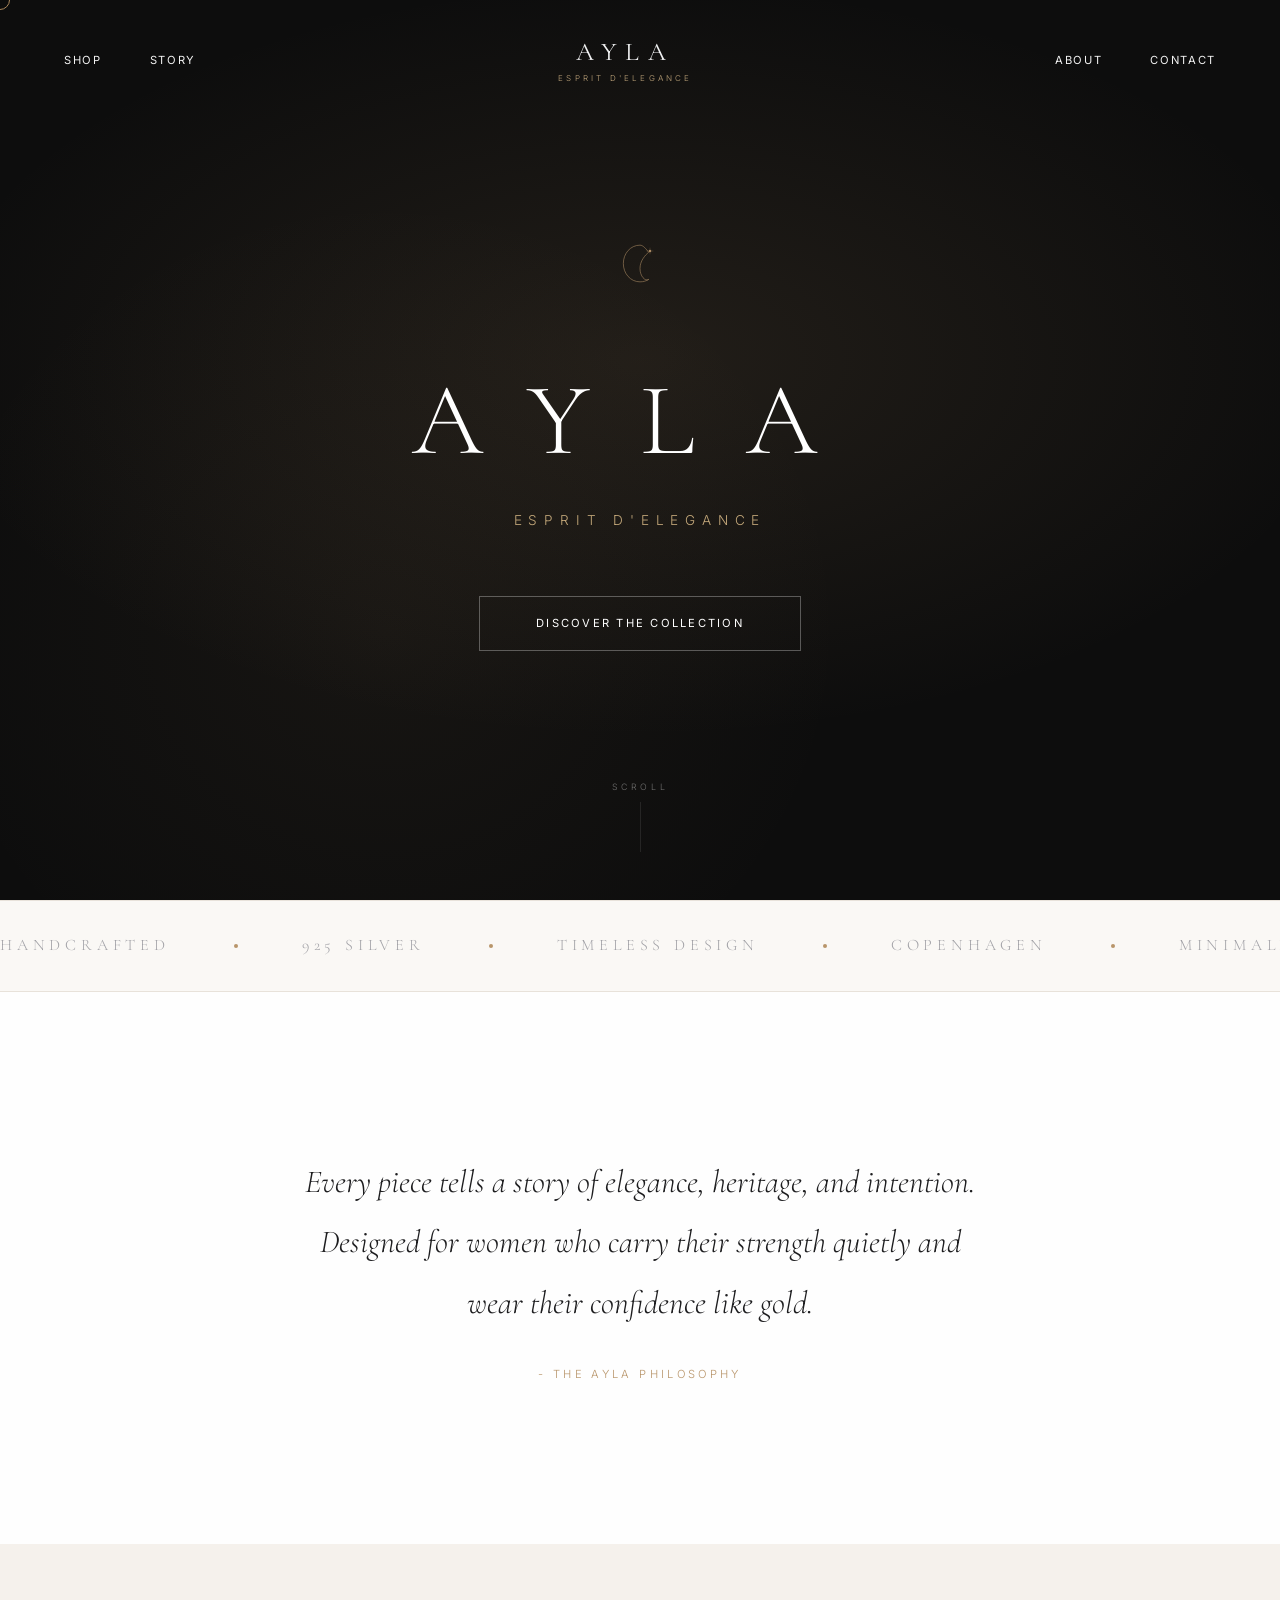
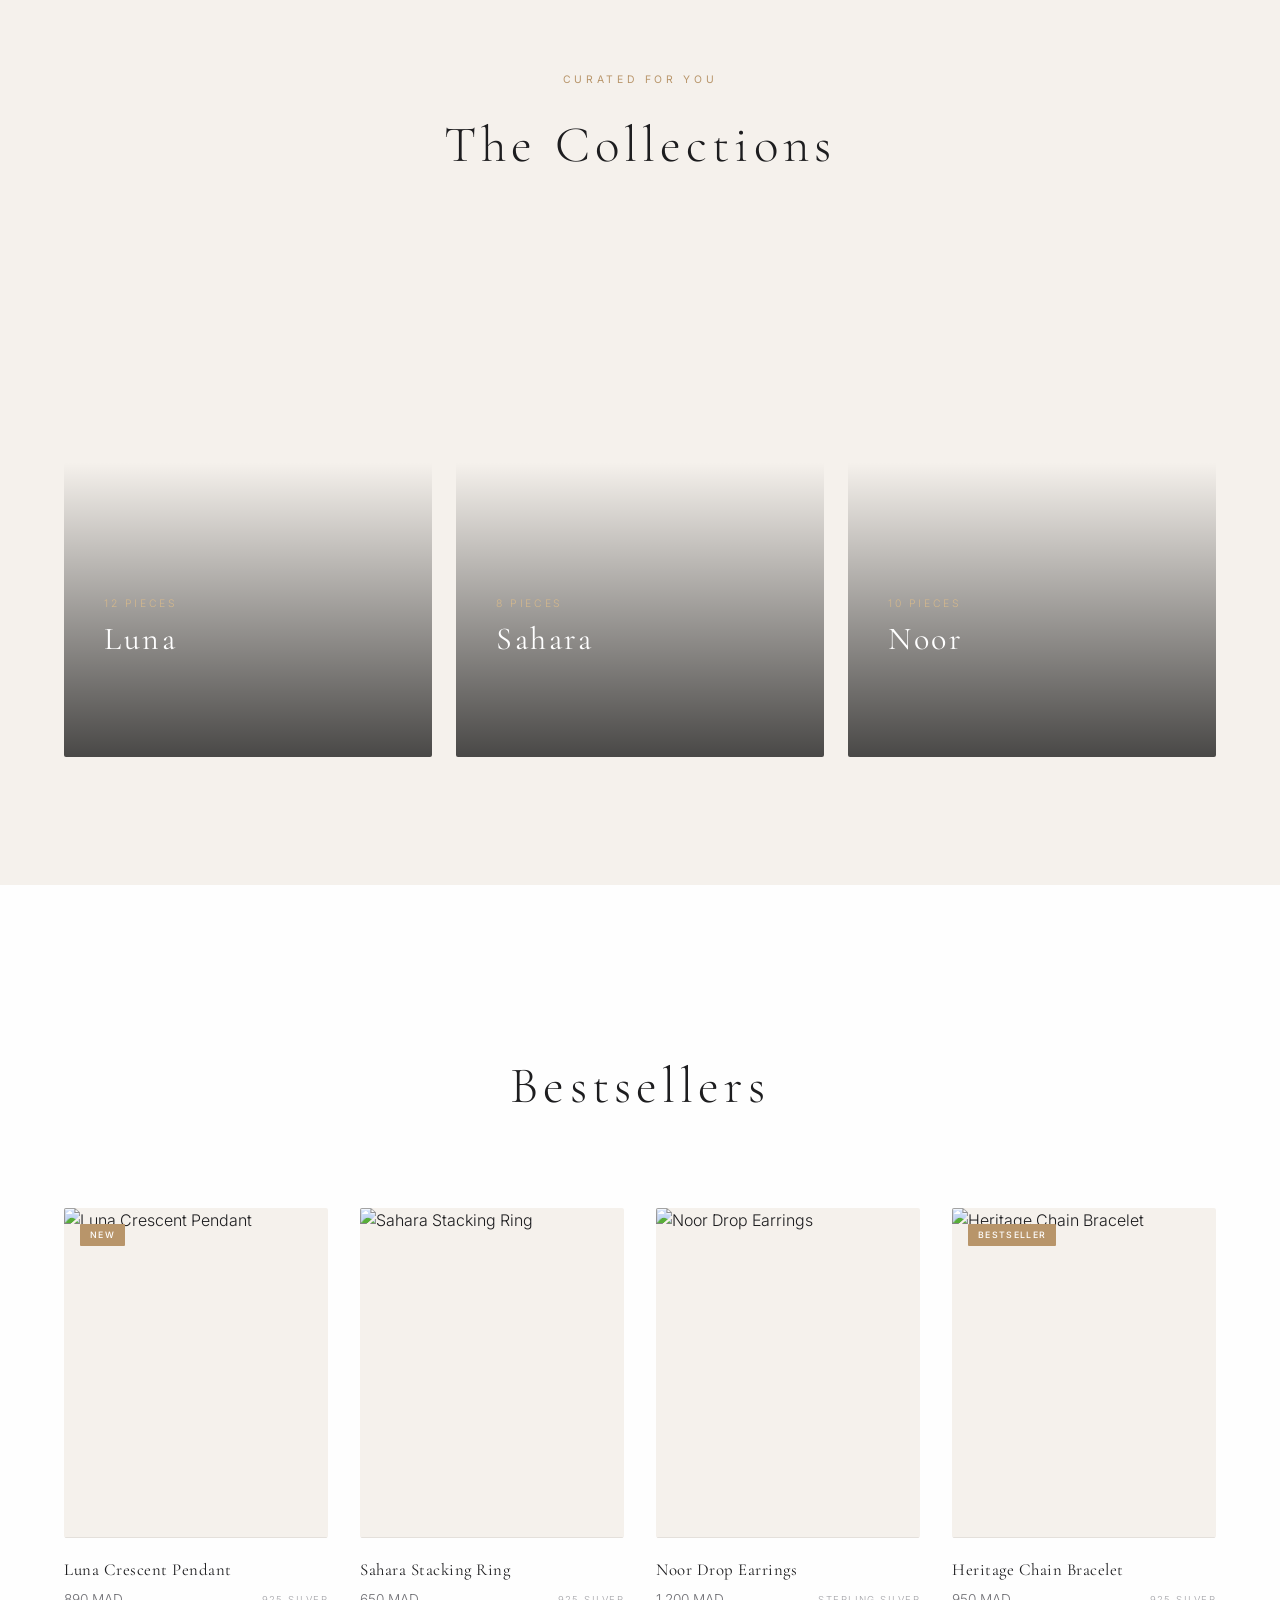
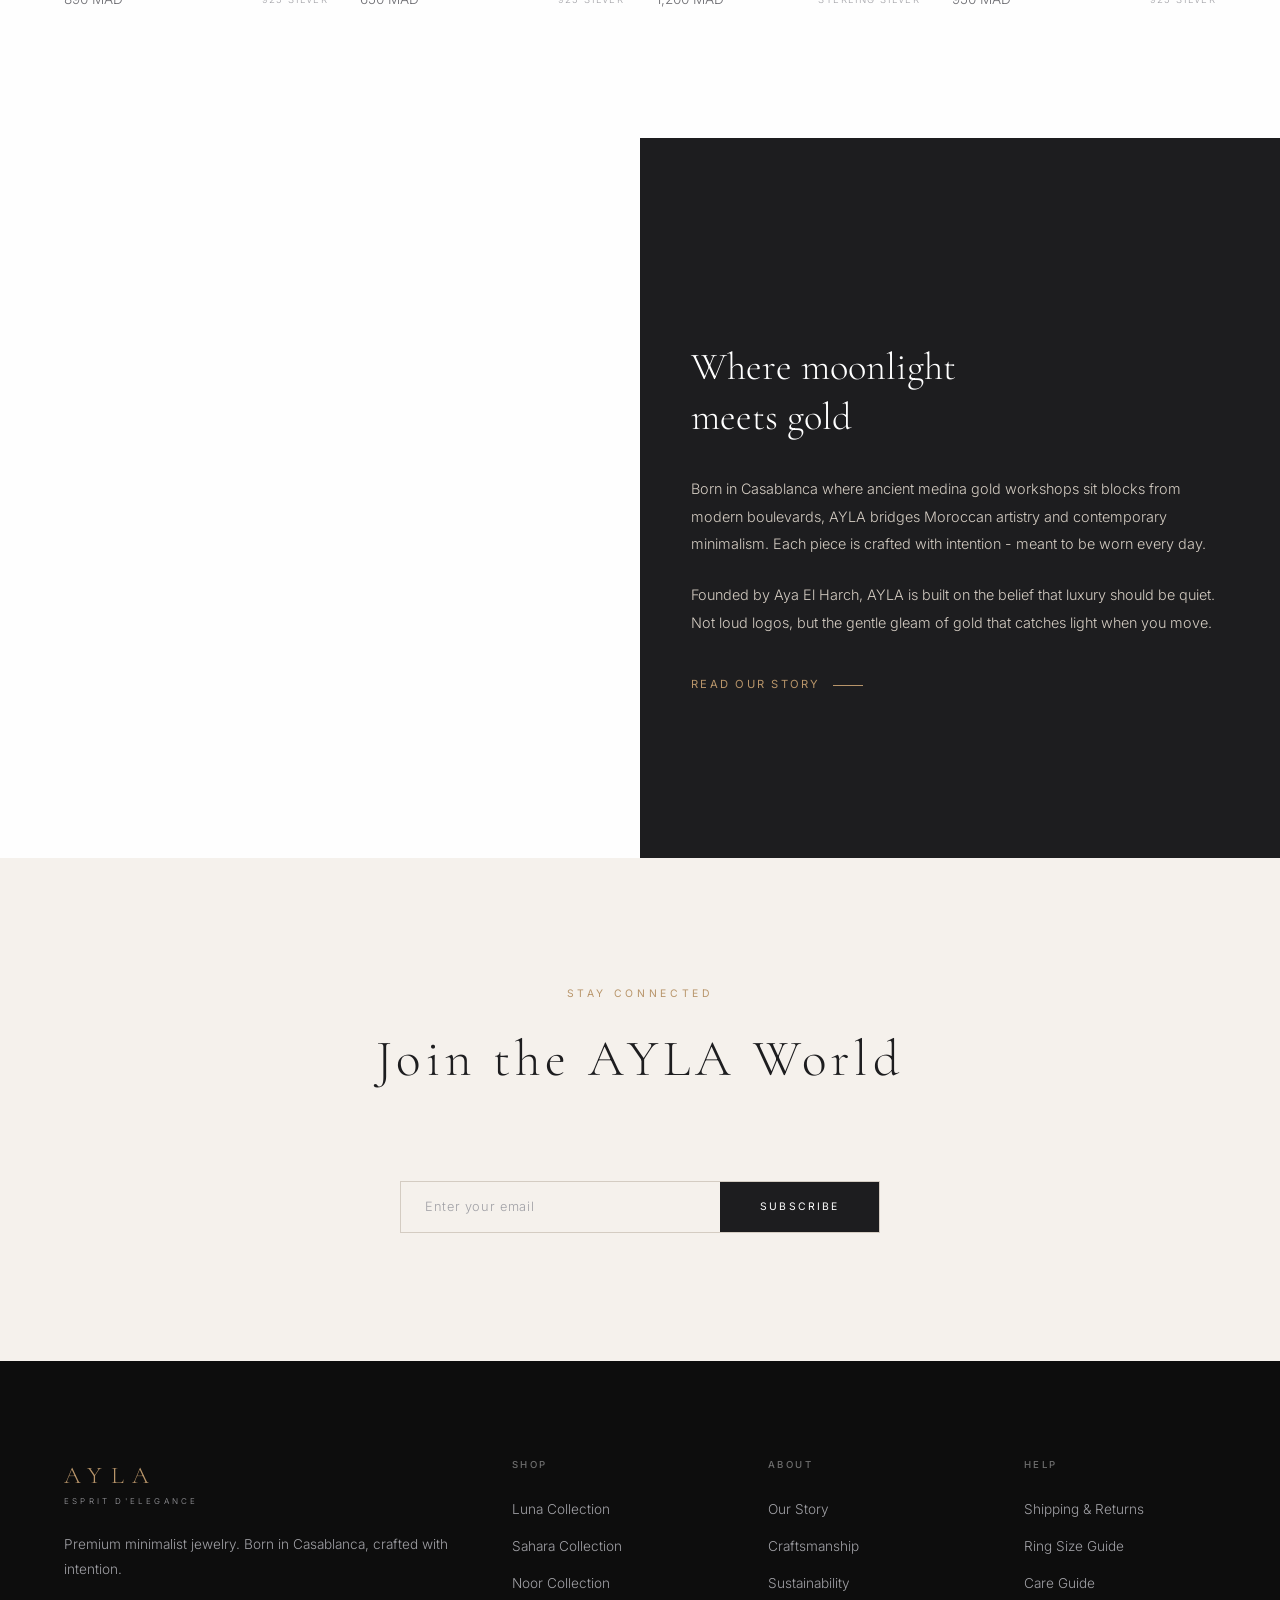
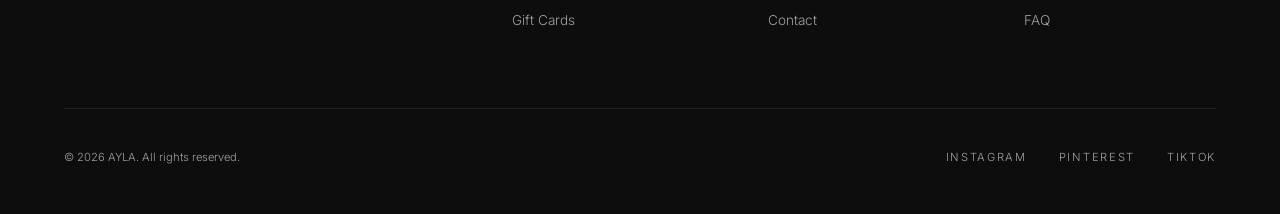
==== ayla/index.html @ 7e86b5d7 "feat: restructure as Catalogue with AYLA as sub-brand - Root index.html = Catalogue landing page (al" ====
<!DOCTYPE html>
<html lang="en">
<head>
  <meta charset="UTF-8">
  <meta name="viewport" content="width=device-width, initial-scale=1.0">
  <title>AYLA - Esprit D'Elegance | Fine Jewelry</title>
  <meta name="description" content="AYLA - Esprit D'Elegance. Premium minimalist jewelry crafted with intention. Timeless pieces for the modern woman.">
  <link rel="stylesheet" href="assets/css/style.css">
</head>
<body>

  <!-- Custom cursor -->
  <div class="custom-cursor" id="cursor"></div>

  <!-- ═══ Navigation ═══ -->
  <nav class="nav" id="nav">
    <ul class="nav-links">
      <li><a href="shop.html">Shop</a></li>
      <li><a href="#story">Story</a></li>
    </ul>
    <div class="nav-logo">
      <a href="/">
        <div class="nav-logo-text">AYLA</div>
        <div class="nav-logo-sub">Esprit D'Elegance</div>
      </a>
    </div>
    <ul class="nav-links">
      <li><a href="about.html">About</a></li>
      <li><a href="contact.html">Contact</a></li>
    </ul>
    <div class="nav-toggle" onclick="document.querySelector('.nav-links').classList.toggle('open')">
      <span></span><span></span><span></span>
    </div>
  </nav>

  <!-- ═══ Hero ═══ -->
  <section class="hero" id="hero">
    <div class="hero-video-bg"></div>
    <div class="hero-particles" id="particles"></div>

    <div class="hero-content">
      <!-- SVG Logo: Crescent moon with star -->
      <svg class="hero-moon-icon" viewBox="0 0 60 60" fill="none">
        <path d="M30 5C18.5 5 10 15 10 27c0 12 8.5 22 20 22 4 0 7.5-1 10.5-3C36 49 30 42 30 33c0-9 6-16 10.5-19.5C37.5 10 34 5 30 5z" fill="none" stroke="#B8956A" stroke-width="0.8" opacity="0.8"/>
        <circle cx="42" cy="12" r="1.5" fill="#B8956A" opacity="0.9"/>
        <path d="M42 8v8M38 12h8" stroke="#B8956A" stroke-width="0.5" opacity="0.5"/>
      </svg>

      <h1 class="hero-title">AYLA</h1>
      <p class="hero-tagline">Esprit D'Elegance</p>
      <a href="#collections" class="hero-cta magnetic-btn">Discover the Collection</a>
    </div>

    <div class="hero-scroll-indicator">
      <span>Scroll</span>
      <div class="scroll-line"></div>
    </div>
  </section>

  <!-- ═══ Marquee ═══ -->
  <div class="marquee-section">
    <div class="marquee-track">
      <span class="marquee-item">Handcrafted <span class="marquee-dot"></span></span>
      <span class="marquee-item">925 Silver <span class="marquee-dot"></span></span>
      <span class="marquee-item">Timeless Design <span class="marquee-dot"></span></span>
      <span class="marquee-item">Copenhagen <span class="marquee-dot"></span></span>
      <span class="marquee-item">Minimalist <span class="marquee-dot"></span></span>
      <span class="marquee-item">Heritage <span class="marquee-dot"></span></span>
      <span class="marquee-item">Everyday Luxury <span class="marquee-dot"></span></span>
      <span class="marquee-item">Sustainable <span class="marquee-dot"></span></span>
      <!-- duplicate for seamless loop -->
      <span class="marquee-item">Handcrafted <span class="marquee-dot"></span></span>
      <span class="marquee-item">925 Silver <span class="marquee-dot"></span></span>
      <span class="marquee-item">Timeless Design <span class="marquee-dot"></span></span>
      <span class="marquee-item">Copenhagen <span class="marquee-dot"></span></span>
      <span class="marquee-item">Minimalist <span class="marquee-dot"></span></span>
      <span class="marquee-item">Heritage <span class="marquee-dot"></span></span>
      <span class="marquee-item">Everyday Luxury <span class="marquee-dot"></span></span>
      <span class="marquee-item">Sustainable <span class="marquee-dot"></span></span>
    </div>
  </div>

  <!-- ═══ Philosophy ═══ -->
  <section class="philosophy">
    <p class="philosophy-quote reveal">
      Every piece tells a story of elegance, heritage, and intention.
      Designed for women who carry their strength quietly
      and wear their confidence like gold.
    </p>
    <p class="philosophy-attribution reveal reveal-delay-1">- The AYLA Philosophy</p>
  </section>

  <!-- ═══ Collections ═══ -->
  <section class="collections" id="collections">
    <div class="section-header">
      <p class="section-label reveal">Curated for you</p>
      <h2 class="section-title reveal reveal-delay-1">The Collections</h2>
    </div>
    <div class="collections-grid">
      <div class="collection-card reveal">
        <div class="collection-card-bg" style="background: url('https://images.unsplash.com/photo-1611591437281-460bfbe1220a?w=600&h=800&fit=crop&q=80') center/cover;"></div>
        <div class="collection-card-overlay">
          <span class="collection-count">12 Pieces</span>
          <h3 class="collection-name">Luna</h3>
          <div class="collection-explore">
            Explore <span class="collection-explore-arrow"></span>
          </div>
        </div>
      </div>
      <div class="collection-card reveal reveal-delay-1">
        <div class="collection-card-bg" style="background: url('https://images.unsplash.com/photo-1601121141461-9d6647bca1ed?w=600&h=800&fit=crop&q=80') center/cover;"></div>
        <div class="collection-card-overlay">
          <span class="collection-count">8 Pieces</span>
          <h3 class="collection-name">Sahara</h3>
          <div class="collection-explore">
            Explore <span class="collection-explore-arrow"></span>
          </div>
        </div>
      </div>
      <div class="collection-card reveal reveal-delay-2">
        <div class="collection-card-bg" style="background: url('https://images.unsplash.com/photo-1602751584552-8ba73aad10e1?w=600&h=800&fit=crop&q=80') center/cover;"></div>
        <div class="collection-card-overlay">
          <span class="collection-count">10 Pieces</span>
          <h3 class="collection-name">Noor</h3>
          <div class="collection-explore">
            Explore <span class="collection-explore-arrow"></span>
          </div>
        </div>
      </div>
    </div>
  </section>

  <!-- ═══ Featured Products ═══ -->
  <section class="products" id="bestsellers">
    <div class="section-header">
      <p class="section-label reveal">Most Loved</p>
      <h2 class="section-title reveal reveal-delay-1">Bestsellers</h2>
    </div>
    <div class="products-grid">
      <div class="product-card reveal">
        <div class="product-image-wrap">
          <div class="product-image-inner">
            <img src="https://images.unsplash.com/photo-1602751584552-8ba73aad10e1?w=500&h=625&fit=crop&q=80" alt="Luna Crescent Pendant" style="width:100%;height:100%;object-fit:cover;">
          </div>
          <span class="product-badge">New</span>
          <div class="product-quick">Quick View</div>
        </div>
        <h3 class="product-name">Luna Crescent Pendant</h3>
        <div class="product-meta">
          <span class="product-price">890 MAD</span>
          <span class="product-material">925 Silver</span>
        </div>
      </div>
      <div class="product-card reveal reveal-delay-1">
        <div class="product-image-wrap">
          <div class="product-image-inner">
            <img src="https://images.unsplash.com/photo-1598560917505-59a3ad559071?w=500&h=625&fit=crop&q=80" alt="Sahara Stacking Ring" style="width:100%;height:100%;object-fit:cover;">
          </div>
          <div class="product-quick">Quick View</div>
        </div>
        <h3 class="product-name">Sahara Stacking Ring</h3>
        <div class="product-meta">
          <span class="product-price">650 MAD</span>
          <span class="product-material">925 Silver</span>
        </div>
      </div>
      <div class="product-card reveal reveal-delay-2">
        <div class="product-image-wrap">
          <div class="product-image-inner">
            <img src="https://images.unsplash.com/photo-1588444837495-c6cfeb53f32d?w=500&h=625&fit=crop&q=80" alt="Noor Drop Earrings" style="width:100%;height:100%;object-fit:cover;">
          </div>
          <div class="product-quick">Quick View</div>
        </div>
        <h3 class="product-name">Noor Drop Earrings</h3>
        <div class="product-meta">
          <span class="product-price">1,200 MAD</span>
          <span class="product-material">Sterling Silver</span>
        </div>
      </div>
      <div class="product-card reveal reveal-delay-3">
        <div class="product-image-wrap">
          <div class="product-image-inner">
            <img src="https://images.unsplash.com/photo-1611652022419-a9419f74343d?w=500&h=625&fit=crop&q=80" alt="Heritage Chain Bracelet" style="width:100%;height:100%;object-fit:cover;">
          </div>
          <span class="product-badge">Bestseller</span>
          <div class="product-quick">Quick View</div>
        </div>
        <h3 class="product-name">Heritage Chain Bracelet</h3>
        <div class="product-meta">
          <span class="product-price">950 MAD</span>
          <span class="product-material">925 Silver</span>
        </div>
      </div>
    </div>
  </section>

  <!-- ═══ Brand Story Split ═══ -->
  <section class="story-split" id="story">
    <div class="story-image">
      <div class="story-image-bg" style="background: url('https://images.unsplash.com/photo-1617038220319-276d3cfab638?w=800&h=1000&fit=crop&q=80') center/cover;"></div>
    </div>
    <div class="story-content">
      <p class="section-label reveal">Our Heritage</p>
      <h2 class="story-headline reveal reveal-delay-1">Where moonlight<br>meets gold</h2>
      <p class="story-text reveal reveal-delay-2">
        Born in Casablanca where ancient medina gold workshops sit blocks from modern
        boulevards, AYLA bridges Moroccan artistry and contemporary minimalism.
        Each piece is crafted with intention - meant to be worn every day.
      </p>
      <p class="story-text reveal reveal-delay-2">
        Founded by Aya El Harch, AYLA is built on the belief that luxury should be quiet.
        Not loud logos, but the gentle gleam of gold that catches light when you move.
      </p>
      <a href="about.html" class="story-cta reveal reveal-delay-3">
        Read Our Story <span class="story-cta-line"></span>
      </a>
    </div>
  </section>

  <!-- ═══ Newsletter ═══ -->
  <section class="newsletter">
    <div class="section-header">
      <p class="section-label reveal">Stay Connected</p>
      <h2 class="section-title reveal reveal-delay-1">Join the AYLA World</h2>
    </div>
    <form class="newsletter-form reveal reveal-delay-2" onsubmit="event.preventDefault(); this.querySelector('button').textContent='Thank You'; this.querySelector('input').value='';">
      <input type="email" class="newsletter-input" placeholder="Enter your email" required>
      <button type="submit" class="newsletter-btn">Subscribe</button>
    </form>
  </section>

  <!-- ═══ Footer ═══ -->
  <footer class="footer">
    <div class="footer-top">
      <div>
        <div class="footer-brand-name">AYLA</div>
        <div class="footer-brand-sub">Esprit D'Elegance</div>
        <p class="footer-brand-text">Premium minimalist jewelry. Born in Casablanca, crafted with intention.</p>
      </div>
      <div class="footer-col">
        <h4>Shop</h4>
        <ul>
          <li><a href="#">Luna Collection</a></li>
          <li><a href="#">Sahara Collection</a></li>
          <li><a href="#">Noor Collection</a></li>
          <li><a href="#">Gift Cards</a></li>
        </ul>
      </div>
      <div class="footer-col">
        <h4>About</h4>
        <ul>
          <li><a href="about.html">Our Story</a></li>
          <li><a href="#">Craftsmanship</a></li>
          <li><a href="#">Sustainability</a></li>
          <li><a href="contact.html">Contact</a></li>
        </ul>
      </div>
      <div class="footer-col">
        <h4>Help</h4>
        <ul>
          <li><a href="#">Shipping & Returns</a></li>
          <li><a href="#">Ring Size Guide</a></li>
          <li><a href="#">Care Guide</a></li>
          <li><a href="#">FAQ</a></li>
        </ul>
      </div>
    </div>
    <div class="footer-bottom">
      <p>&copy; 2026 AYLA. All rights reserved.</p>
      <div class="footer-social">
        <a href="#">Instagram</a>
        <a href="#">Pinterest</a>
        <a href="#">TikTok</a>
      </div>
    </div>
  </footer>

  <script>
    // ── Custom cursor ──
    const cursor = document.getElementById('cursor');
    let cursorX = 0, cursorY = 0, currentX = 0, currentY = 0;

    document.addEventListener('mousemove', e => {
      cursorX = e.clientX;
      cursorY = e.clientY;
    });

    function animateCursor() {
      currentX += (cursorX - currentX) * 0.12;
      currentY += (cursorY - currentY) * 0.12;
      cursor.style.left = currentX + 'px';
      cursor.style.top = currentY + 'px';
      requestAnimationFrame(animateCursor);
    }
    animateCursor();

    document.querySelectorAll('a, button, .collection-card, .product-card').forEach(el => {
      el.addEventListener('mouseenter', () => cursor.classList.add('hovering'));
      el.addEventListener('mouseleave', () => cursor.classList.remove('hovering'));
    });

    // ── Sticky nav ──
    const nav = document.getElementById('nav');
    window.addEventListener('scroll', () => {
      nav.classList.toggle('solid', window.scrollY > 100);
    });

    // ── Floating particles ──
    const particlesContainer = document.getElementById('particles');
    for (let i = 0; i < 25; i++) {
      const p = document.createElement('div');
      p.classList.add('particle');
      p.style.left = Math.random() * 100 + '%';
      p.style.width = p.style.height = (Math.random() * 2 + 1) + 'px';
      p.style.animationDuration = (Math.random() * 8 + 6) + 's';
      p.style.animationDelay = (Math.random() * 5) + 's';
      particlesContainer.appendChild(p);
    }

    // ── Scroll reveal ──
    const revealObserver = new IntersectionObserver((entries) => {
      entries.forEach(entry => {
        if (entry.isIntersecting) {
          entry.target.classList.add('visible');
        }
      });
    }, { threshold: 0.15, rootMargin: '0px 0px -60px 0px' });

    document.querySelectorAll('.reveal, .reveal-scale').forEach(el => revealObserver.observe(el));

    // ── Smooth anchor scrolling ──
    document.querySelectorAll('a[href^="#"]').forEach(a => {
      a.addEventListener('click', e => {
        e.preventDefault();
        const target = document.querySelector(a.getAttribute('href'));
        if (target) {
          target.scrollIntoView({ behavior: 'smooth', block: 'start' });
        }
      });
    });

    // ── Parallax on hero content ──
    const heroContent = document.querySelector('.hero-content');
    window.addEventListener('scroll', () => {
      const scrolled = window.scrollY;
      if (scrolled < window.innerHeight) {
        heroContent.style.transform = `translateY(${scrolled * 0.3}px)`;
        heroContent.style.opacity = 1 - (scrolled / window.innerHeight) * 1.2;
      }
    });
  </script>
</body>
</html>
---- ayla/assets/css/style.css ----
/* ═══════════════════════════════════════════════════════════
   AYLA - Esprit D'Elegance
   Premium Jewelry - Apple-grade interactive site
   ═══════════════════════════════════════════════════════════ */

@import url('https://fonts.googleapis.com/css2?family=Cormorant+Garamond:ital,wght@0,300;0,400;0,500;0,600;1,300;1,400&family=Inter:wght@200;300;400;500&display=swap');

:root {
  --gold: #B8956A;
  --gold-light: #D4B88C;
  --gold-dark: #8C6D3F;
  --gold-muted: #C4A87A;
  --cream: #FAF8F5;
  --cream-warm: #F5F1EC;
  --sand: #E8E2DA;
  --stone: #D4CCC2;
  --charcoal: #1D1D1F;
  --dark: #0D0D0D;
  --text: #1D1D1F;
  --text-secondary: #6E6E73;
  --text-muted: #A1A1A6;
  --white: #FFFFFF;
  --bg: #FEFEFE;

  --font-display: 'Cormorant Garamond', Georgia, serif;
  --font-body: 'Inter', -apple-system, BlinkMacSystemFont, sans-serif;

  --ease: cubic-bezier(0.25, 0.1, 0.25, 1);
  --ease-out: cubic-bezier(0, 0, 0.2, 1);
  --ease-spring: cubic-bezier(0.34, 1.56, 0.64, 1);
}

*, *::before, *::after { margin: 0; padding: 0; box-sizing: border-box; }

html {
  scroll-behavior: smooth;
  font-size: 16px;
  scroll-snap-type: y proximity;
}

body {
  font-family: var(--font-body);
  font-weight: 300;
  color: var(--text);
  background: var(--bg);
  line-height: 1.6;
  -webkit-font-smoothing: antialiased;
  -moz-osx-font-smoothing: grayscale;
  overflow-x: hidden;
}

img { max-width: 100%; height: auto; display: block; }
a { text-decoration: none; color: inherit; }

::selection {
  background: var(--gold);
  color: var(--white);
}

/* ── Smooth reveal animations ── */
.reveal {
  opacity: 0;
  transform: translateY(60px);
  transition: opacity 1s var(--ease), transform 1s var(--ease);
}
.reveal.visible {
  opacity: 1;
  transform: translateY(0);
}
.reveal-delay-1 { transition-delay: 0.15s; }
.reveal-delay-2 { transition-delay: 0.3s; }
.reveal-delay-3 { transition-delay: 0.45s; }

.reveal-scale {
  opacity: 0;
  transform: scale(0.95);
  transition: opacity 0.8s var(--ease), transform 0.8s var(--ease);
}
.reveal-scale.visible {
  opacity: 1;
  transform: scale(1);
}

/* ── Magnetic button effect ── */
.magnetic-btn {
  position: relative;
  display: inline-flex;
  align-items: center;
  justify-content: center;
  cursor: pointer;
  transition: transform 0.4s var(--ease-spring);
}
.magnetic-btn:hover { transform: scale(1.02); }
.magnetic-btn:active { transform: scale(0.98); }

/* ═══ NAVIGATION ═══ */
.nav {
  position: fixed;
  top: 0;
  left: 0;
  right: 0;
  z-index: 1000;
  padding: 2rem 5%;
  display: flex;
  justify-content: space-between;
  align-items: center;
  transition: all 0.6s var(--ease);
  mix-blend-mode: difference;
}

.nav.solid {
  mix-blend-mode: normal;
  background: rgba(254,254,254,0.85);
  backdrop-filter: saturate(180%) blur(20px);
  -webkit-backdrop-filter: saturate(180%) blur(20px);
  padding: 1rem 5%;
  border-bottom: 0.5px solid rgba(0,0,0,0.06);
}

.nav-logo {
  text-align: center;
}

.nav-logo-text {
  font-family: var(--font-display);
  font-size: 1.6rem;
  font-weight: 400;
  letter-spacing: 0.35em;
  color: var(--white);
  text-transform: uppercase;
  transition: color 0.6s var(--ease);
}

.nav.solid .nav-logo-text { color: var(--charcoal); }

.nav-logo-sub {
  font-family: var(--font-body);
  font-size: 0.5rem;
  letter-spacing: 0.4em;
  text-transform: uppercase;
  color: var(--gold-light);
  margin-top: -1px;
}

.nav-links {
  display: flex;
  gap: 3rem;
  list-style: none;
}

.nav-links a {
  font-family: var(--font-body);
  font-size: 0.7rem;
  font-weight: 400;
  letter-spacing: 0.15em;
  text-transform: uppercase;
  color: var(--white);
  position: relative;
  padding: 4px 0;
  transition: opacity 0.3s;
}

.nav.solid .nav-links a { color: var(--text-secondary); }
.nav-links a:hover { opacity: 0.6; }

.nav-links a::after {
  content: '';
  position: absolute;
  bottom: 0;
  left: 0;
  width: 0;
  height: 0.5px;
  background: currentColor;
  transition: width 0.4s var(--ease);
}
.nav-links a:hover::after { width: 100%; }

.nav-toggle {
  display: none;
  flex-direction: column;
  gap: 6px;
  cursor: pointer;
  padding: 8px;
  z-index: 10;
}

.nav-toggle span {
  width: 22px;
  height: 1px;
  background: var(--white);
  transition: all 0.3s;
}

.nav.solid .nav-toggle span { background: var(--charcoal); }

/* ═══ HERO ═══ */
.hero {
  height: 100vh;
  height: 100dvh;
  display: flex;
  align-items: center;
  justify-content: center;
  position: relative;
  background: var(--dark);
  overflow: hidden;
  scroll-snap-align: start;
}

.hero-video-bg {
  position: absolute;
  inset: 0;
  background:
    radial-gradient(ellipse 80% 60% at 50% 40%, rgba(184,149,106,0.12) 0%, transparent 70%),
    radial-gradient(ellipse 60% 80% at 30% 70%, rgba(184,149,106,0.06) 0%, transparent 60%),
    linear-gradient(180deg, rgba(13,13,13,0.3) 0%, var(--dark) 100%);
}

/* Animated particles */
.hero-particles {
  position: absolute;
  inset: 0;
  overflow: hidden;
}

.particle {
  position: absolute;
  width: 2px;
  height: 2px;
  background: var(--gold-light);
  border-radius: 50%;
  opacity: 0;
  animation: float-particle linear infinite;
}

@keyframes float-particle {
  0% { opacity: 0; transform: translateY(100vh) scale(0); }
  10% { opacity: 0.6; }
  90% { opacity: 0.6; }
  100% { opacity: 0; transform: translateY(-10vh) scale(1); }
}

.hero-content {
  position: relative;
  z-index: 2;
  text-align: center;
  padding: 2rem;
}

.hero-moon-icon {
  width: 50px;
  height: 50px;
  margin: 0 auto 2.5rem;
  opacity: 0;
  animation: fadeInDown 1.2s var(--ease) 0.3s forwards;
}

.hero-title {
  font-family: var(--font-display);
  font-size: clamp(3rem, 8vw, 7rem);
  font-weight: 300;
  letter-spacing: 0.5em;
  text-transform: uppercase;
  color: var(--white);
  margin-bottom: 0.5rem;
  opacity: 0;
  animation: fadeInUp 1s var(--ease) 0.6s forwards;
}

.hero-tagline {
  font-family: var(--font-body);
  font-size: clamp(0.65rem, 1.2vw, 0.85rem);
  font-weight: 300;
  letter-spacing: 0.5em;
  text-transform: uppercase;
  color: var(--gold-muted);
  margin-bottom: 4rem;
  opacity: 0;
  animation: fadeInUp 1s var(--ease) 0.9s forwards;
}

.hero-cta {
  display: inline-block;
  font-family: var(--font-body);
  font-size: 0.7rem;
  font-weight: 400;
  letter-spacing: 0.2em;
  text-transform: uppercase;
  color: var(--white);
  border: 0.5px solid rgba(255,255,255,0.3);
  padding: 1.1rem 3.5rem;
  transition: all 0.5s var(--ease);
  opacity: 0;
  animation: fadeInUp 1s var(--ease) 1.2s forwards;
  position: relative;
  overflow: hidden;
}

.hero-cta::before {
  content: '';
  position: absolute;
  inset: 0;
  background: var(--gold);
  transform: scaleX(0);
  transform-origin: right;
  transition: transform 0.6s var(--ease);
  z-index: -1;
}

.hero-cta:hover::before {
  transform: scaleX(1);
  transform-origin: left;
}

.hero-cta:hover {
  border-color: var(--gold);
  color: var(--white);
}

.hero-scroll-indicator {
  position: absolute;
  bottom: 3rem;
  left: 50%;
  transform: translateX(-50%);
  display: flex;
  flex-direction: column;
  align-items: center;
  gap: 8px;
  z-index: 2;
  opacity: 0;
  animation: fadeIn 1s var(--ease) 2s forwards;
}

.hero-scroll-indicator span {
  font-size: 0.55rem;
  letter-spacing: 0.4em;
  text-transform: uppercase;
  color: rgba(255,255,255,0.4);
}

.scroll-line {
  width: 1px;
  height: 50px;
  position: relative;
  overflow: hidden;
  background: rgba(255,255,255,0.1);
}

.scroll-line::after {
  content: '';
  position: absolute;
  top: -100%;
  left: 0;
  width: 100%;
  height: 100%;
  background: linear-gradient(180deg, transparent, var(--gold-light));
  animation: scrollDown 2s var(--ease) infinite;
}

@keyframes scrollDown {
  0% { top: -100%; }
  100% { top: 100%; }
}

@keyframes fadeInUp {
  from { opacity: 0; transform: translateY(30px); }
  to { opacity: 1; transform: translateY(0); }
}

@keyframes fadeInDown {
  from { opacity: 0; transform: translateY(-20px); }
  to { opacity: 1; transform: translateY(0); }
}

@keyframes fadeIn {
  to { opacity: 1; }
}

/* ═══ MARQUEE ═══ */
.marquee-section {
  padding: 2rem 0;
  background: var(--cream);
  overflow: hidden;
  border-top: 0.5px solid var(--sand);
  border-bottom: 0.5px solid var(--sand);
}

.marquee-track {
  display: flex;
  gap: 4rem;
  animation: marquee 30s linear infinite;
  width: max-content;
}

.marquee-item {
  font-family: var(--font-display);
  font-size: 1rem;
  font-weight: 300;
  letter-spacing: 0.3em;
  text-transform: uppercase;
  color: var(--text-muted);
  white-space: nowrap;
  display: flex;
  align-items: center;
  gap: 4rem;
}

.marquee-dot {
  width: 4px;
  height: 4px;
  border-radius: 50%;
  background: var(--gold);
  flex-shrink: 0;
}

@keyframes marquee {
  0% { transform: translateX(0); }
  100% { transform: translateX(-50%); }
}

/* ═══ PHILOSOPHY ═══ */
.philosophy {
  padding: 10rem 5%;
  text-align: center;
  background: var(--bg);
  position: relative;
}

.philosophy-quote {
  max-width: 700px;
  margin: 0 auto;
  font-family: var(--font-display);
  font-size: clamp(1.4rem, 2.5vw, 2rem);
  font-weight: 300;
  font-style: italic;
  line-height: 1.9;
  color: var(--text);
}

.philosophy-attribution {
  margin-top: 2rem;
  font-family: var(--font-body);
  font-size: 0.7rem;
  letter-spacing: 0.3em;
  text-transform: uppercase;
  color: var(--gold);
}

/* ═══ COLLECTIONS ═══ */
.collections {
  padding: 8rem 5%;
  background: var(--cream-warm);
}

.section-header {
  text-align: center;
  margin-bottom: 5rem;
}

.section-label {
  font-family: var(--font-body);
  font-size: 0.65rem;
  font-weight: 400;
  letter-spacing: 0.35em;
  text-transform: uppercase;
  color: var(--gold);
  margin-bottom: 1rem;
}

.section-title {
  font-family: var(--font-display);
  font-size: clamp(2rem, 4vw, 3.2rem);
  font-weight: 300;
  letter-spacing: 0.1em;
  color: var(--text);
}

.collections-grid {
  display: grid;
  grid-template-columns: repeat(3, 1fr);
  gap: 1.5rem;
  max-width: 1400px;
  margin: 0 auto;
}

.collection-card {
  position: relative;
  overflow: hidden;
  aspect-ratio: 3/4;
  cursor: pointer;
  border-radius: 2px;
}

.collection-card-bg {
  position: absolute;
  inset: 0;
  transition: transform 1.2s var(--ease);
}

.collection-card:hover .collection-card-bg {
  transform: scale(1.08);
}

.collection-card-overlay {
  position: absolute;
  inset: 0;
  background: linear-gradient(180deg, transparent 40%, rgba(0,0,0,0.7) 100%);
  display: flex;
  flex-direction: column;
  justify-content: flex-end;
  padding: 3rem 2.5rem;
  transition: background 0.6s var(--ease);
}

.collection-card:hover .collection-card-overlay {
  background: linear-gradient(180deg, rgba(0,0,0,0.1) 0%, rgba(0,0,0,0.8) 100%);
}

.collection-name {
  font-family: var(--font-display);
  font-size: 2rem;
  font-weight: 400;
  color: var(--white);
  letter-spacing: 0.08em;
  margin-bottom: 0.3rem;
}

.collection-count {
  font-family: var(--font-body);
  font-size: 0.65rem;
  letter-spacing: 0.25em;
  text-transform: uppercase;
  color: var(--gold-light);
}

.collection-explore {
  font-family: var(--font-body);
  font-size: 0.65rem;
  letter-spacing: 0.2em;
  text-transform: uppercase;
  color: var(--white);
  margin-top: 1.5rem;
  display: flex;
  align-items: center;
  gap: 8px;
  opacity: 0;
  transform: translateY(10px);
  transition: all 0.5s var(--ease);
}

.collection-card:hover .collection-explore {
  opacity: 1;
  transform: translateY(0);
}

.collection-explore-arrow {
  width: 20px;
  height: 1px;
  background: var(--gold-light);
  position: relative;
  transition: width 0.4s var(--ease);
}

.collection-card:hover .collection-explore-arrow { width: 35px; }

/* ═══ PRODUCTS ═══ */
.products {
  padding: 8rem 5%;
  background: var(--bg);
}

.products-grid {
  display: grid;
  grid-template-columns: repeat(4, 1fr);
  gap: 2rem;
  max-width: 1400px;
  margin: 0 auto;
}

.product-card {
  cursor: pointer;
  group: product;
}

.product-image-wrap {
  position: relative;
  overflow: hidden;
  aspect-ratio: 4/5;
  background: var(--cream-warm);
  margin-bottom: 1.2rem;
  border-radius: 2px;
}

.product-image-inner {
  width: 100%;
  height: 100%;
  display: flex;
  align-items: center;
  justify-content: center;
  transition: transform 0.8s var(--ease);
}

.product-card:hover .product-image-inner {
  transform: scale(1.04);
}

.product-badge {
  position: absolute;
  top: 1rem;
  left: 1rem;
  font-size: 0.55rem;
  font-weight: 500;
  letter-spacing: 0.15em;
  text-transform: uppercase;
  color: var(--white);
  background: var(--gold);
  padding: 4px 10px;
  border-radius: 1px;
}

.product-quick {
  position: absolute;
  bottom: 0;
  left: 0;
  right: 0;
  padding: 1rem;
  text-align: center;
  font-size: 0.65rem;
  font-weight: 400;
  letter-spacing: 0.2em;
  text-transform: uppercase;
  color: var(--white);
  background: rgba(29,29,31,0.9);
  backdrop-filter: blur(10px);
  transform: translateY(100%);
  transition: transform 0.5s var(--ease);
}

.product-card:hover .product-quick {
  transform: translateY(0);
}

.product-name {
  font-family: var(--font-display);
  font-size: 1.05rem;
  font-weight: 400;
  color: var(--text);
  margin-bottom: 0.3rem;
  letter-spacing: 0.03em;
}

.product-meta {
  display: flex;
  justify-content: space-between;
  align-items: center;
}

.product-price {
  font-family: var(--font-body);
  font-size: 0.85rem;
  font-weight: 300;
  color: var(--text-secondary);
}

.product-material {
  font-size: 0.6rem;
  letter-spacing: 0.15em;
  text-transform: uppercase;
  color: var(--text-muted);
}

/* ═══ STORY SPLIT ═══ */
.story-split {
  display: grid;
  grid-template-columns: 1fr 1fr;
  min-height: 80vh;
}

.story-image {
  position: relative;
  overflow: hidden;
}

.story-image-bg {
  position: absolute;
  inset: 0;
  transition: transform 1.5s var(--ease);
}

.story-split:hover .story-image-bg {
  transform: scale(1.03);
}

.story-content {
  display: flex;
  flex-direction: column;
  justify-content: center;
  padding: 6rem 8%;
  background: var(--charcoal);
}

.story-content .section-label {
  text-align: left;
  margin-bottom: 1.5rem;
}

.story-headline {
  font-family: var(--font-display);
  font-size: clamp(1.8rem, 3vw, 2.8rem);
  font-weight: 300;
  color: var(--white);
  line-height: 1.3;
  margin-bottom: 2rem;
}

.story-text {
  font-size: 0.9rem;
  font-weight: 300;
  line-height: 1.9;
  color: var(--stone);
  margin-bottom: 1.5rem;
}

.story-cta {
  display: inline-flex;
  align-items: center;
  gap: 12px;
  font-size: 0.7rem;
  font-weight: 400;
  letter-spacing: 0.2em;
  text-transform: uppercase;
  color: var(--gold);
  margin-top: 1rem;
  transition: gap 0.4s var(--ease);
}

.story-cta:hover { gap: 20px; }

.story-cta-line {
  width: 30px;
  height: 0.5px;
  background: var(--gold);
  transition: width 0.4s var(--ease);
}

.story-cta:hover .story-cta-line { width: 50px; }

/* ═══ NEWSLETTER ═══ */
.newsletter {
  padding: 8rem 5%;
  text-align: center;
  background: var(--cream-warm);
}

.newsletter-form {
  display: flex;
  max-width: 480px;
  margin: 3rem auto 0;
  border: 0.5px solid var(--stone);
  overflow: hidden;
  transition: border-color 0.3s;
}

.newsletter-form:focus-within {
  border-color: var(--gold);
}

.newsletter-input {
  flex: 1;
  padding: 1.1rem 1.5rem;
  border: none;
  background: transparent;
  font-family: var(--font-body);
  font-size: 0.8rem;
  font-weight: 300;
  color: var(--text);
  outline: none;
}

.newsletter-input::placeholder {
  color: var(--text-muted);
  letter-spacing: 0.05em;
}

.newsletter-btn {
  padding: 1.1rem 2.5rem;
  border: none;
  background: var(--charcoal);
  color: var(--white);
  font-family: var(--font-body);
  font-size: 0.65rem;
  font-weight: 400;
  letter-spacing: 0.2em;
  text-transform: uppercase;
  cursor: pointer;
  transition: background 0.3s;
}

.newsletter-btn:hover { background: var(--gold); }

/* ═══ FOOTER ═══ */
.footer {
  background: var(--dark);
  color: var(--stone);
  padding: 6rem 5% 3rem;
}

.footer-top {
  display: grid;
  grid-template-columns: 2fr 1fr 1fr 1fr;
  gap: 4rem;
  max-width: 1400px;
  margin: 0 auto;
  padding-bottom: 4rem;
  border-bottom: 0.5px solid rgba(255,255,255,0.08);
}

.footer-brand-name {
  font-family: var(--font-display);
  font-size: 1.5rem;
  letter-spacing: 0.35em;
  color: var(--gold);
  text-transform: uppercase;
}

.footer-brand-sub {
  font-size: 0.5rem;
  letter-spacing: 0.4em;
  text-transform: uppercase;
  color: var(--text-muted);
  margin-bottom: 1.5rem;
}

.footer-brand-text {
  font-size: 0.85rem;
  font-weight: 300;
  line-height: 1.8;
  color: var(--text-muted);
}

.footer-col h4 {
  font-family: var(--font-body);
  font-size: 0.6rem;
  font-weight: 500;
  letter-spacing: 0.25em;
  text-transform: uppercase;
  color: rgba(255,255,255,0.4);
  margin-bottom: 1.5rem;
}

.footer-col ul { list-style: none; }

.footer-col li { margin-bottom: 0.7rem; }

.footer-col a {
  font-size: 0.85rem;
  font-weight: 300;
  color: var(--text-muted);
  transition: color 0.3s;
}

.footer-col a:hover { color: var(--gold); }

.footer-bottom {
  display: flex;
  justify-content: space-between;
  align-items: center;
  max-width: 1400px;
  margin: 2.5rem auto 0;
}

.footer-bottom p {
  font-size: 0.7rem;
  color: var(--text-muted);
}

.footer-social {
  display: flex;
  gap: 2rem;
}

.footer-social a {
  font-size: 0.7rem;
  letter-spacing: 0.15em;
  text-transform: uppercase;
  color: var(--text-muted);
  transition: color 0.3s;
}

.footer-social a:hover { color: var(--gold); }

/* ═══ CURSOR ═══ */
.custom-cursor {
  width: 20px;
  height: 20px;
  border: 1px solid var(--gold);
  border-radius: 50%;
  position: fixed;
  pointer-events: none;
  z-index: 9999;
  transition: transform 0.15s var(--ease), opacity 0.3s;
  transform: translate(-50%, -50%);
  mix-blend-mode: difference;
}

.custom-cursor.hovering {
  transform: translate(-50%, -50%) scale(2.5);
  background: rgba(184,149,106,0.1);
}

/* ═══ PAGE HERO (About/Contact) ═══ */
.page-hero {
  height: 50vh;
  min-height: 400px;
  display: flex;
  align-items: center;
  justify-content: center;
  background: var(--charcoal);
  position: relative;
}

.page-hero-title {
  font-family: var(--font-display);
  font-size: clamp(2.5rem, 5vw, 4rem);
  font-weight: 300;
  letter-spacing: 0.35em;
  text-transform: uppercase;
  color: var(--white);
}

.about-content {
  padding: 6rem 5%;
  max-width: 750px;
  margin: 0 auto;
}

.about-content p {
  font-size: 1rem;
  font-weight: 300;
  line-height: 2;
  color: var(--text-secondary);
  margin-bottom: 2rem;
}

.contact-grid {
  display: grid;
  grid-template-columns: 1fr 1fr;
  gap: 5rem;
  max-width: 1000px;
  margin: 0 auto;
  padding: 6rem 5%;
}

.contact-form { display: flex; flex-direction: column; gap: 1.5rem; }

.form-group label {
  display: block;
  font-size: 0.6rem;
  font-weight: 500;
  letter-spacing: 0.2em;
  text-transform: uppercase;
  color: var(--text-muted);
  margin-bottom: 0.5rem;
}

.form-group input,
.form-group textarea {
  width: 100%;
  padding: 0.9rem 0;
  border: none;
  border-bottom: 0.5px solid var(--stone);
  background: transparent;
  font-family: var(--font-body);
  font-size: 0.9rem;
  font-weight: 300;
  color: var(--text);
  outline: none;
  transition: border-color 0.3s;
}

.form-group input:focus,
.form-group textarea:focus {
  border-color: var(--gold);
}

.form-group textarea { resize: vertical; min-height: 100px; }

.form-submit {
  padding: 1rem 3rem;
  background: var(--charcoal);
  border: none;
  color: var(--white);
  font-family: var(--font-body);
  font-size: 0.7rem;
  font-weight: 400;
  letter-spacing: 0.2em;
  text-transform: uppercase;
  cursor: pointer;
  transition: background 0.3s;
  align-self: flex-start;
}

.form-submit:hover { background: var(--gold); }

.contact-info h3 {
  font-family: var(--font-display);
  font-size: 1.6rem;
  font-weight: 400;
  color: var(--text);
  margin-bottom: 2.5rem;
}

.contact-detail { margin-bottom: 2rem; }

.contact-detail h4 {
  font-size: 0.6rem;
  font-weight: 500;
  letter-spacing: 0.2em;
  text-transform: uppercase;
  color: var(--gold);
  margin-bottom: 0.5rem;
}

.contact-detail p {
  font-size: 0.9rem;
  font-weight: 300;
  color: var(--text-secondary);
  line-height: 1.8;
}

/* ═══ RESPONSIVE ═══ */
@media (max-width: 1024px) {
  .collections-grid { grid-template-columns: repeat(2, 1fr); }
  .products-grid { grid-template-columns: repeat(2, 1fr); }
  .story-split { grid-template-columns: 1fr; }
  .footer-top { grid-template-columns: 1fr 1fr; }
}

@media (max-width: 768px) {
  .nav-links { display: none; }
  .nav-toggle { display: flex; }
  .nav-links.open {
    display: flex;
    position: absolute;
    top: 100%;
    left: 0;
    right: 0;
    flex-direction: column;
    background: rgba(254,254,254,0.98);
    backdrop-filter: blur(20px);
    padding: 2rem 5%;
    gap: 1.5rem;
  }
  .nav-links.open a { color: var(--text) !important; }
  .collections-grid { grid-template-columns: 1fr; }
  .products-grid { grid-template-columns: repeat(2, 1fr); gap: 1rem; }
  .contact-grid { grid-template-columns: 1fr; }
  .footer-top { grid-template-columns: 1fr; }
  .custom-cursor { display: none; }
  .newsletter-form { flex-direction: column; border: none; }
  .newsletter-input { border: 0.5px solid var(--stone); margin-bottom: 0.5rem; }
}

@media (max-width: 480px) {
  .products-grid { grid-template-columns: 1fr; }
  .hero-title { letter-spacing: 0.25em; }
}
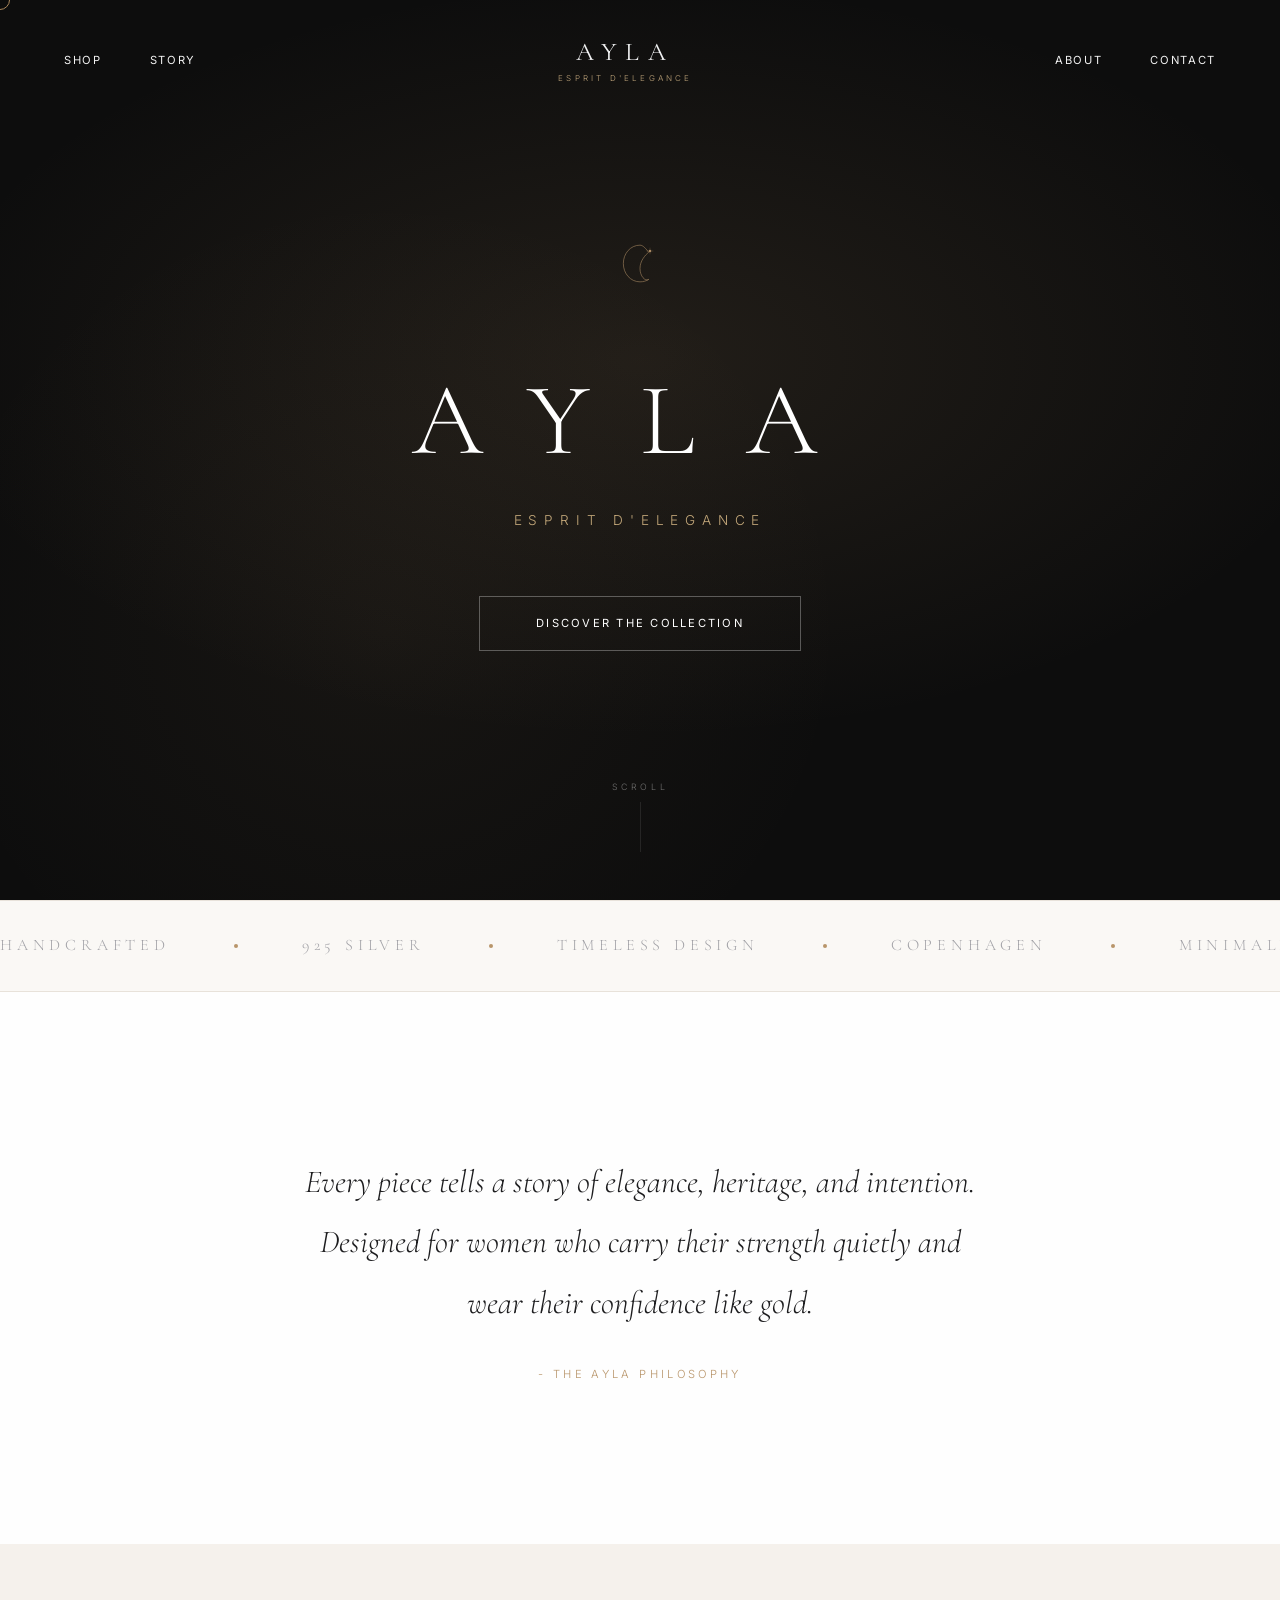
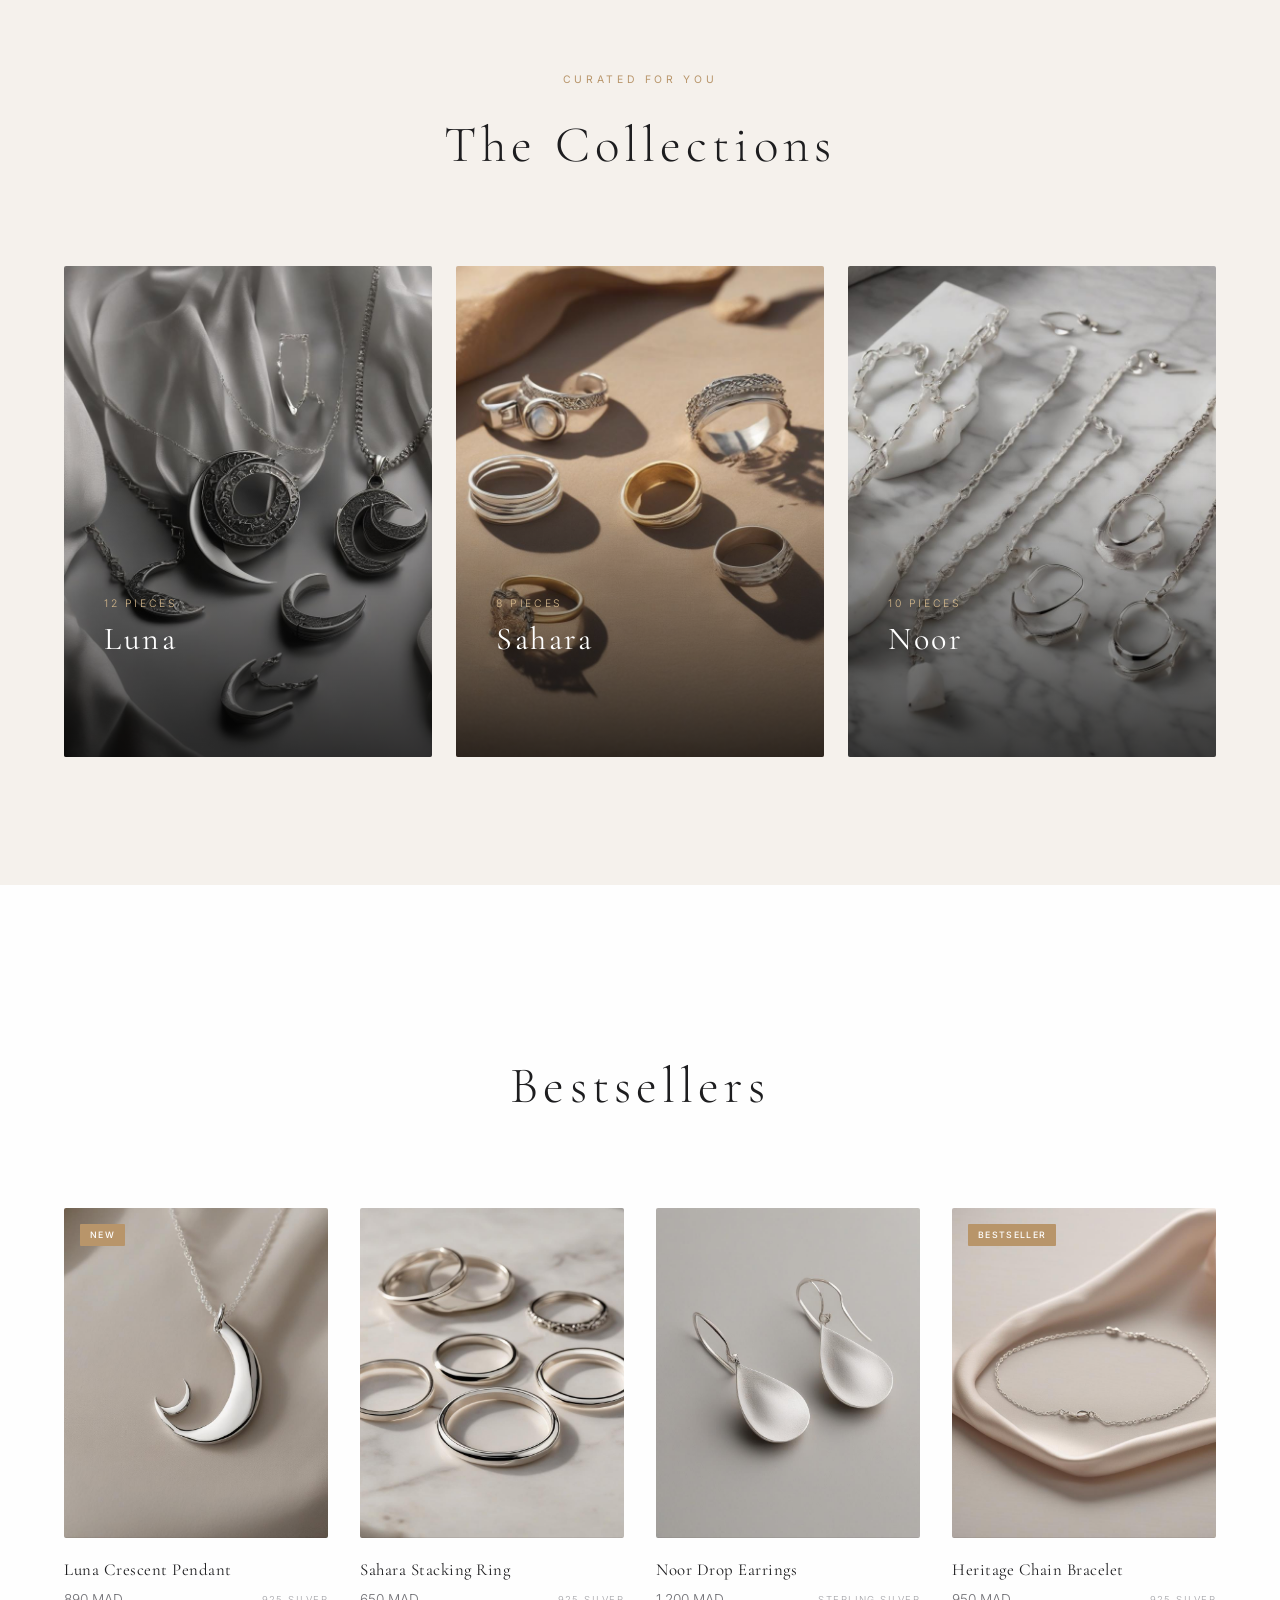
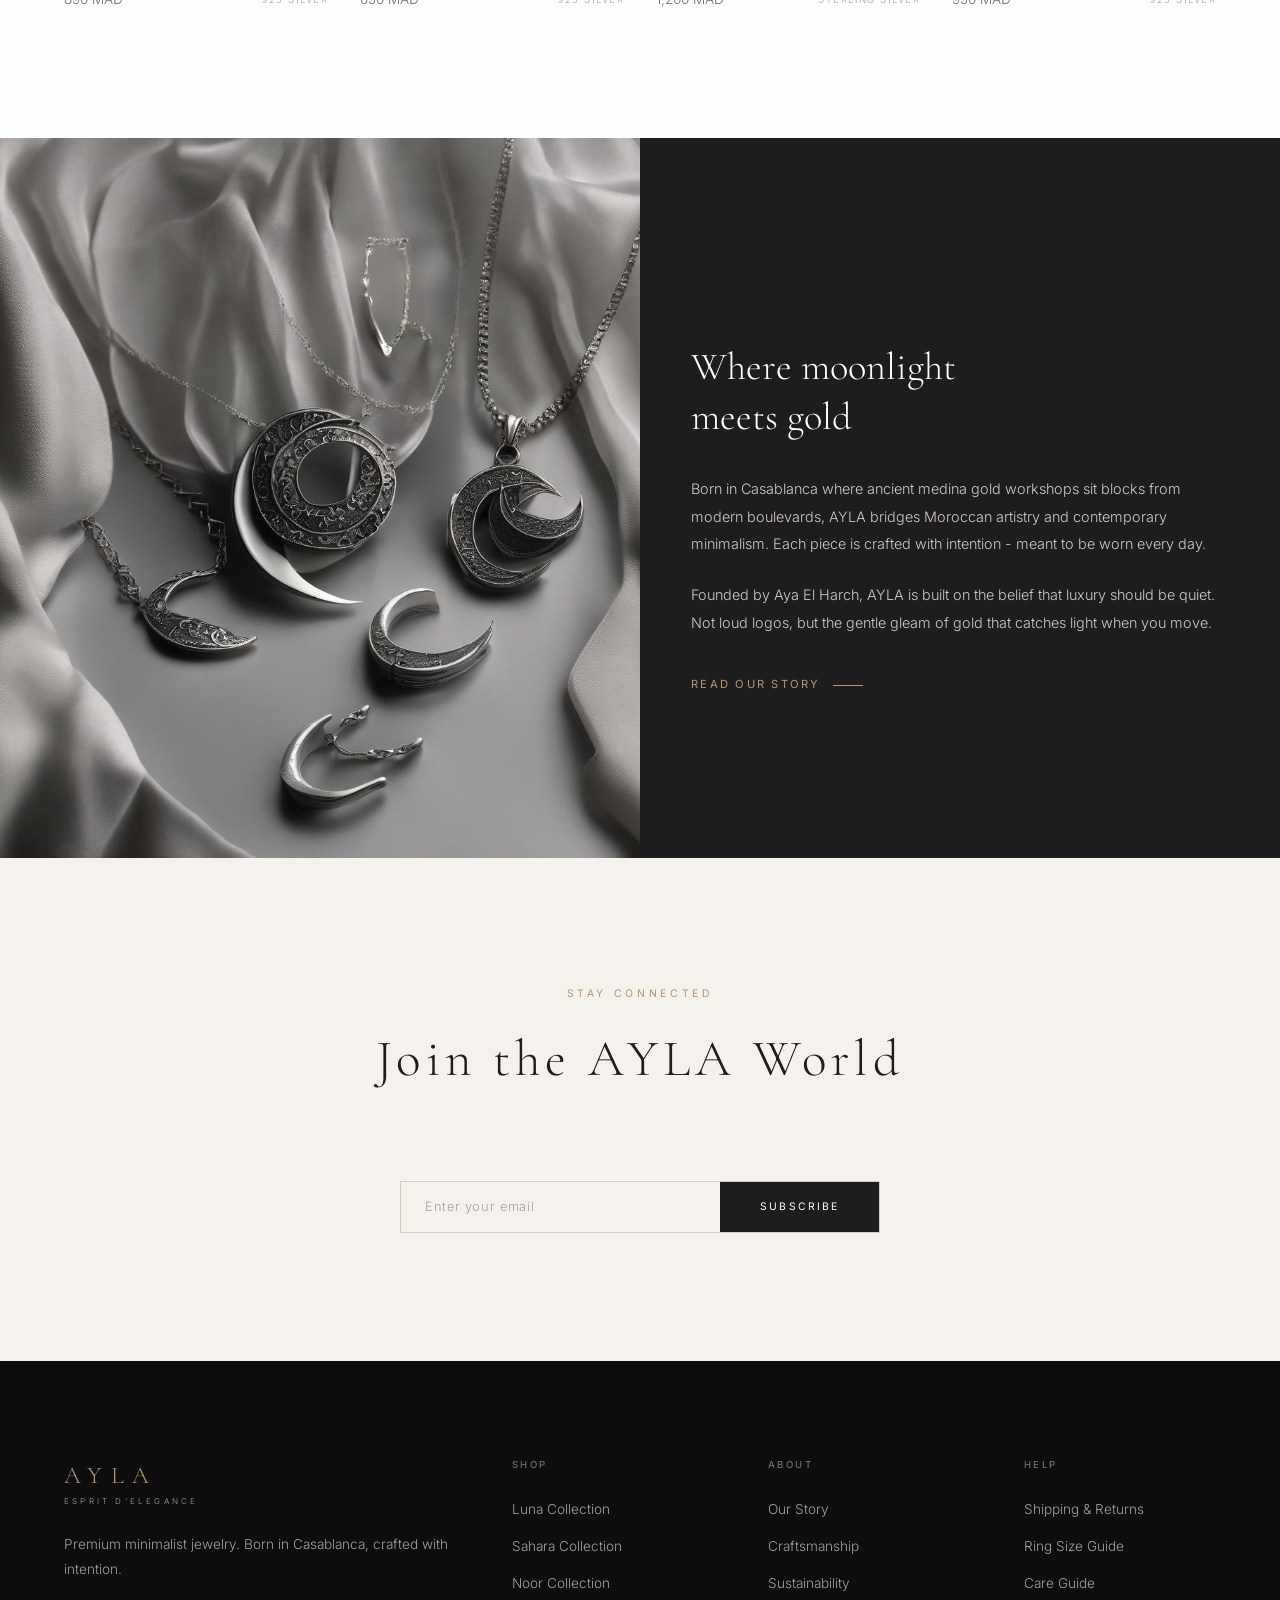
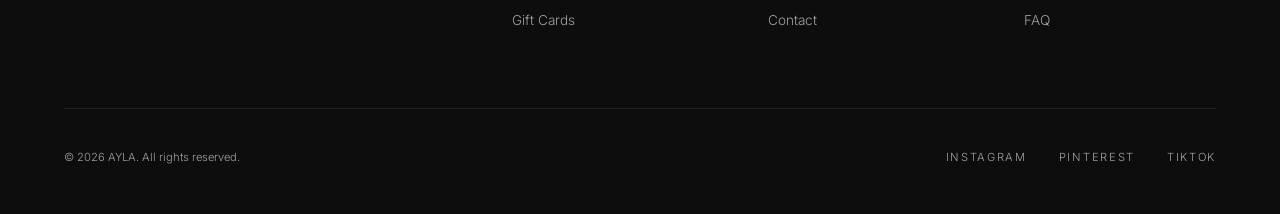
==== commit c8cc5e47: "feat: AI-generated silver jewelry images + local image paths - 12 product images generated via Huggi" ====
--- a/ayla/index.html
+++ b/ayla/index.html
@@ -98,7 +98,7 @@
     </div>
     <div class="collections-grid">
       <div class="collection-card reveal">
-        <div class="collection-card-bg" style="background: url('https://images.unsplash.com/photo-1611591437281-460bfbe1220a?w=600&h=800&fit=crop&q=80') center/cover;"></div>
+        <div class="collection-card-bg" style="background: url('assets/images/collection_luna.jpg') center/cover;"></div>
         <div class="collection-card-overlay">
           <span class="collection-count">12 Pieces</span>
           <h3 class="collection-name">Luna</h3>
@@ -108,7 +108,7 @@
         </div>
       </div>
       <div class="collection-card reveal reveal-delay-1">
-        <div class="collection-card-bg" style="background: url('https://images.unsplash.com/photo-1601121141461-9d6647bca1ed?w=600&h=800&fit=crop&q=80') center/cover;"></div>
+        <div class="collection-card-bg" style="background: url('assets/images/collection_sahara.jpg') center/cover;"></div>
         <div class="collection-card-overlay">
           <span class="collection-count">8 Pieces</span>
           <h3 class="collection-name">Sahara</h3>
@@ -118,7 +118,7 @@
         </div>
       </div>
       <div class="collection-card reveal reveal-delay-2">
-        <div class="collection-card-bg" style="background: url('https://images.unsplash.com/photo-1602751584552-8ba73aad10e1?w=600&h=800&fit=crop&q=80') center/cover;"></div>
+        <div class="collection-card-bg" style="background: url('assets/images/collection_noor.jpg') center/cover;"></div>
         <div class="collection-card-overlay">
           <span class="collection-count">10 Pieces</span>
           <h3 class="collection-name">Noor</h3>
@@ -140,7 +140,7 @@
       <div class="product-card reveal">
         <div class="product-image-wrap">
           <div class="product-image-inner">
-            <img src="https://images.unsplash.com/photo-1602751584552-8ba73aad10e1?w=500&h=625&fit=crop&q=80" alt="Luna Crescent Pendant" style="width:100%;height:100%;object-fit:cover;">
+            <img src="assets/images/luna_pendant.jpg" alt="Luna Crescent Pendant" style="width:100%;height:100%;object-fit:cover;">
           </div>
           <span class="product-badge">New</span>
           <div class="product-quick">Quick View</div>
@@ -154,7 +154,7 @@
       <div class="product-card reveal reveal-delay-1">
         <div class="product-image-wrap">
           <div class="product-image-inner">
-            <img src="https://images.unsplash.com/photo-1598560917505-59a3ad559071?w=500&h=625&fit=crop&q=80" alt="Sahara Stacking Ring" style="width:100%;height:100%;object-fit:cover;">
+            <img src="assets/images/sahara_ring.jpg" alt="Sahara Stacking Ring" style="width:100%;height:100%;object-fit:cover;">
           </div>
           <div class="product-quick">Quick View</div>
         </div>
@@ -167,7 +167,7 @@
       <div class="product-card reveal reveal-delay-2">
         <div class="product-image-wrap">
           <div class="product-image-inner">
-            <img src="https://images.unsplash.com/photo-1588444837495-c6cfeb53f32d?w=500&h=625&fit=crop&q=80" alt="Noor Drop Earrings" style="width:100%;height:100%;object-fit:cover;">
+            <img src="assets/images/noor_earrings.jpg" alt="Noor Drop Earrings" style="width:100%;height:100%;object-fit:cover;">
           </div>
           <div class="product-quick">Quick View</div>
         </div>
@@ -180,7 +180,7 @@
       <div class="product-card reveal reveal-delay-3">
         <div class="product-image-wrap">
           <div class="product-image-inner">
-            <img src="https://images.unsplash.com/photo-1611652022419-a9419f74343d?w=500&h=625&fit=crop&q=80" alt="Heritage Chain Bracelet" style="width:100%;height:100%;object-fit:cover;">
+            <img src="assets/images/heritage_bracelet.jpg" alt="Heritage Chain Bracelet" style="width:100%;height:100%;object-fit:cover;">
           </div>
           <span class="product-badge">Bestseller</span>
           <div class="product-quick">Quick View</div>
@@ -197,7 +197,7 @@
   <!-- ═══ Brand Story Split ═══ -->
   <section class="story-split" id="story">
     <div class="story-image">
-      <div class="story-image-bg" style="background: url('https://images.unsplash.com/photo-1617038220319-276d3cfab638?w=800&h=1000&fit=crop&q=80') center/cover;"></div>
+      <div class="story-image-bg" style="background: url('assets/images/collection_luna.jpg') center/cover;"></div>
     </div>
     <div class="story-content">
       <p class="section-label reveal">Our Heritage</p>
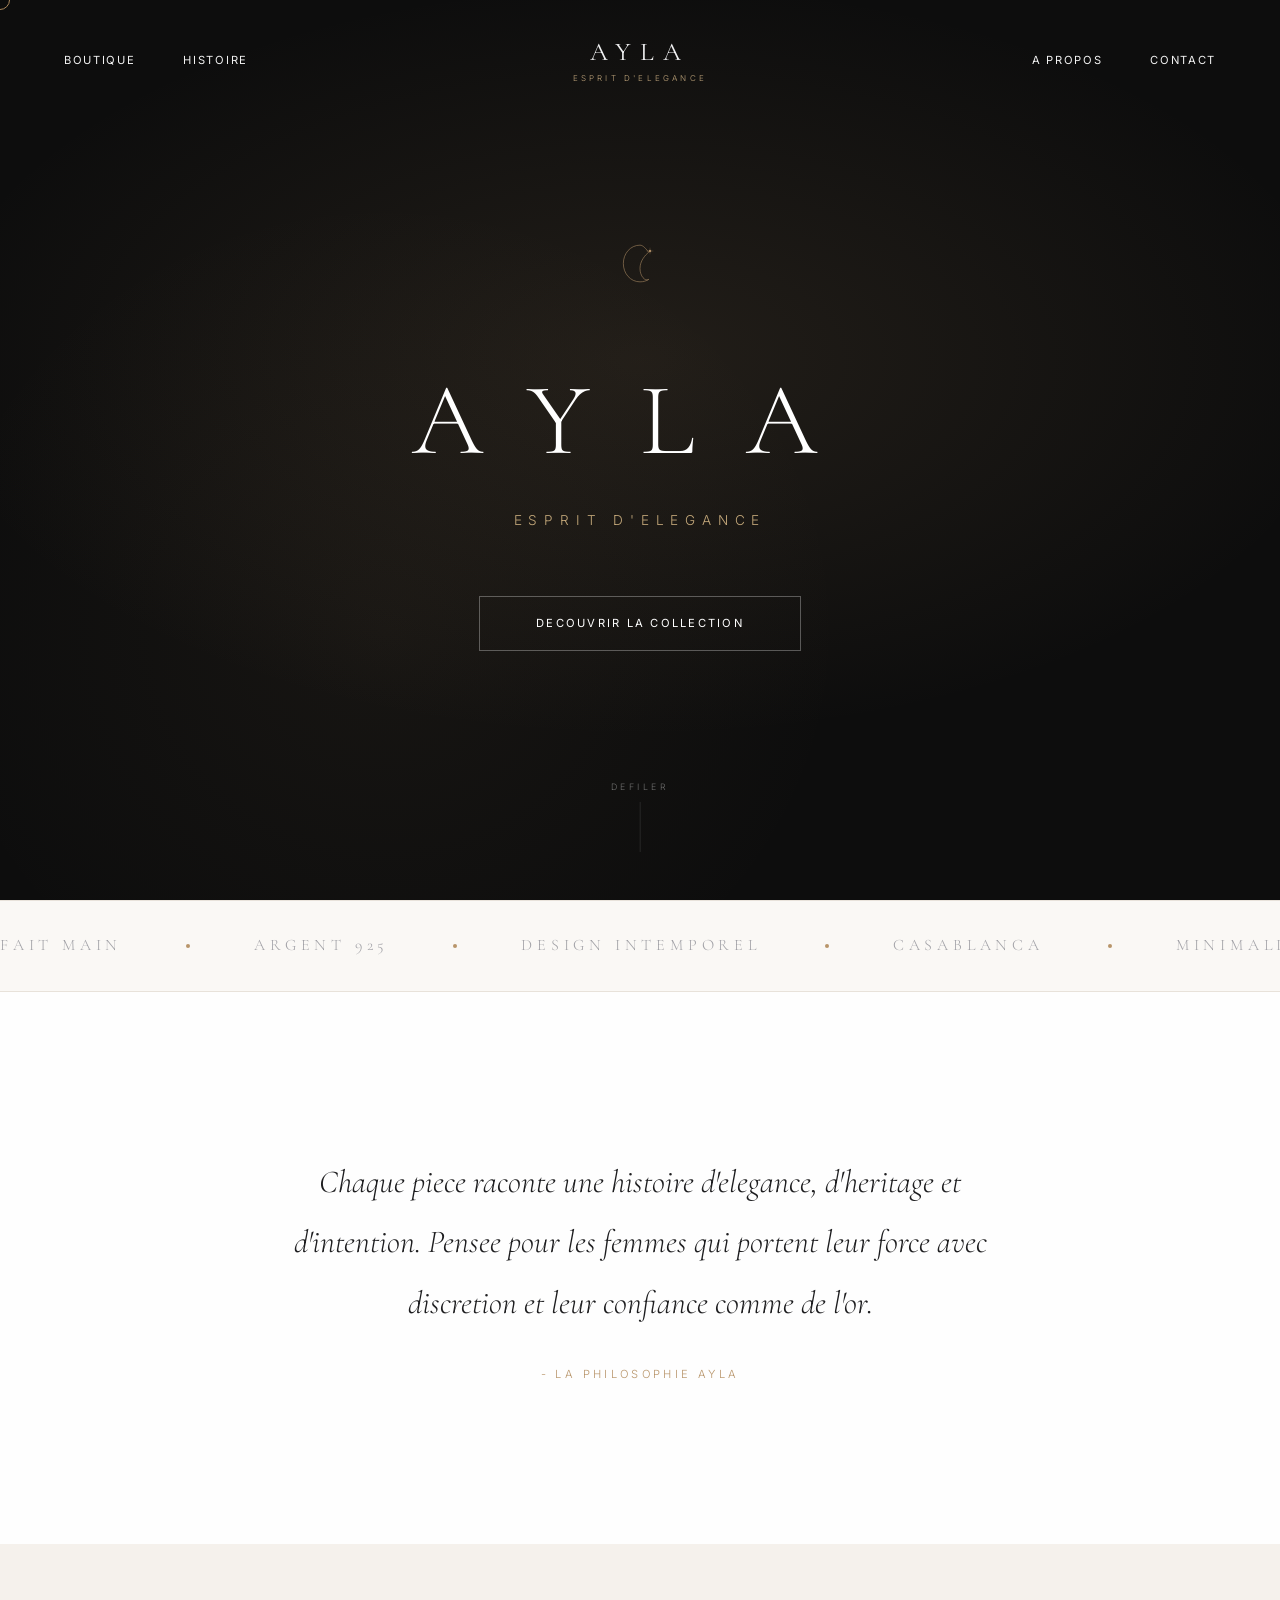
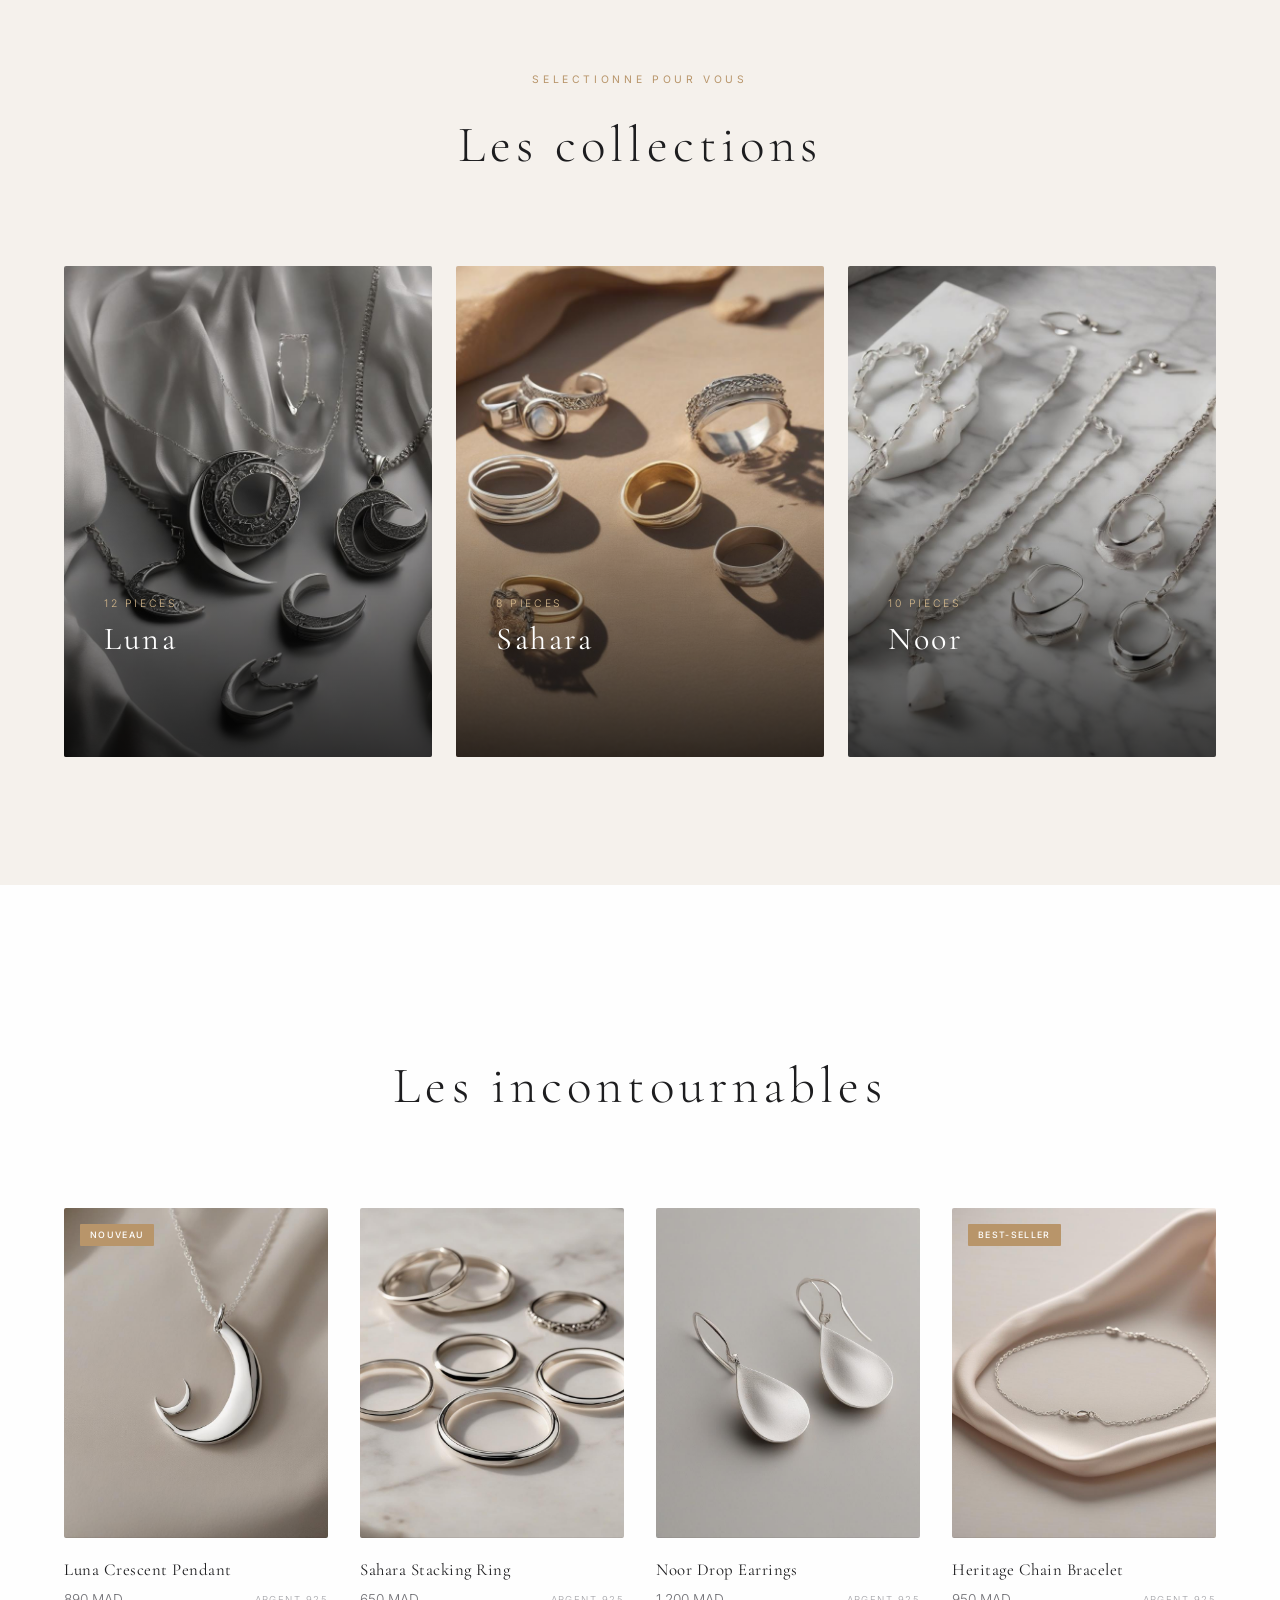
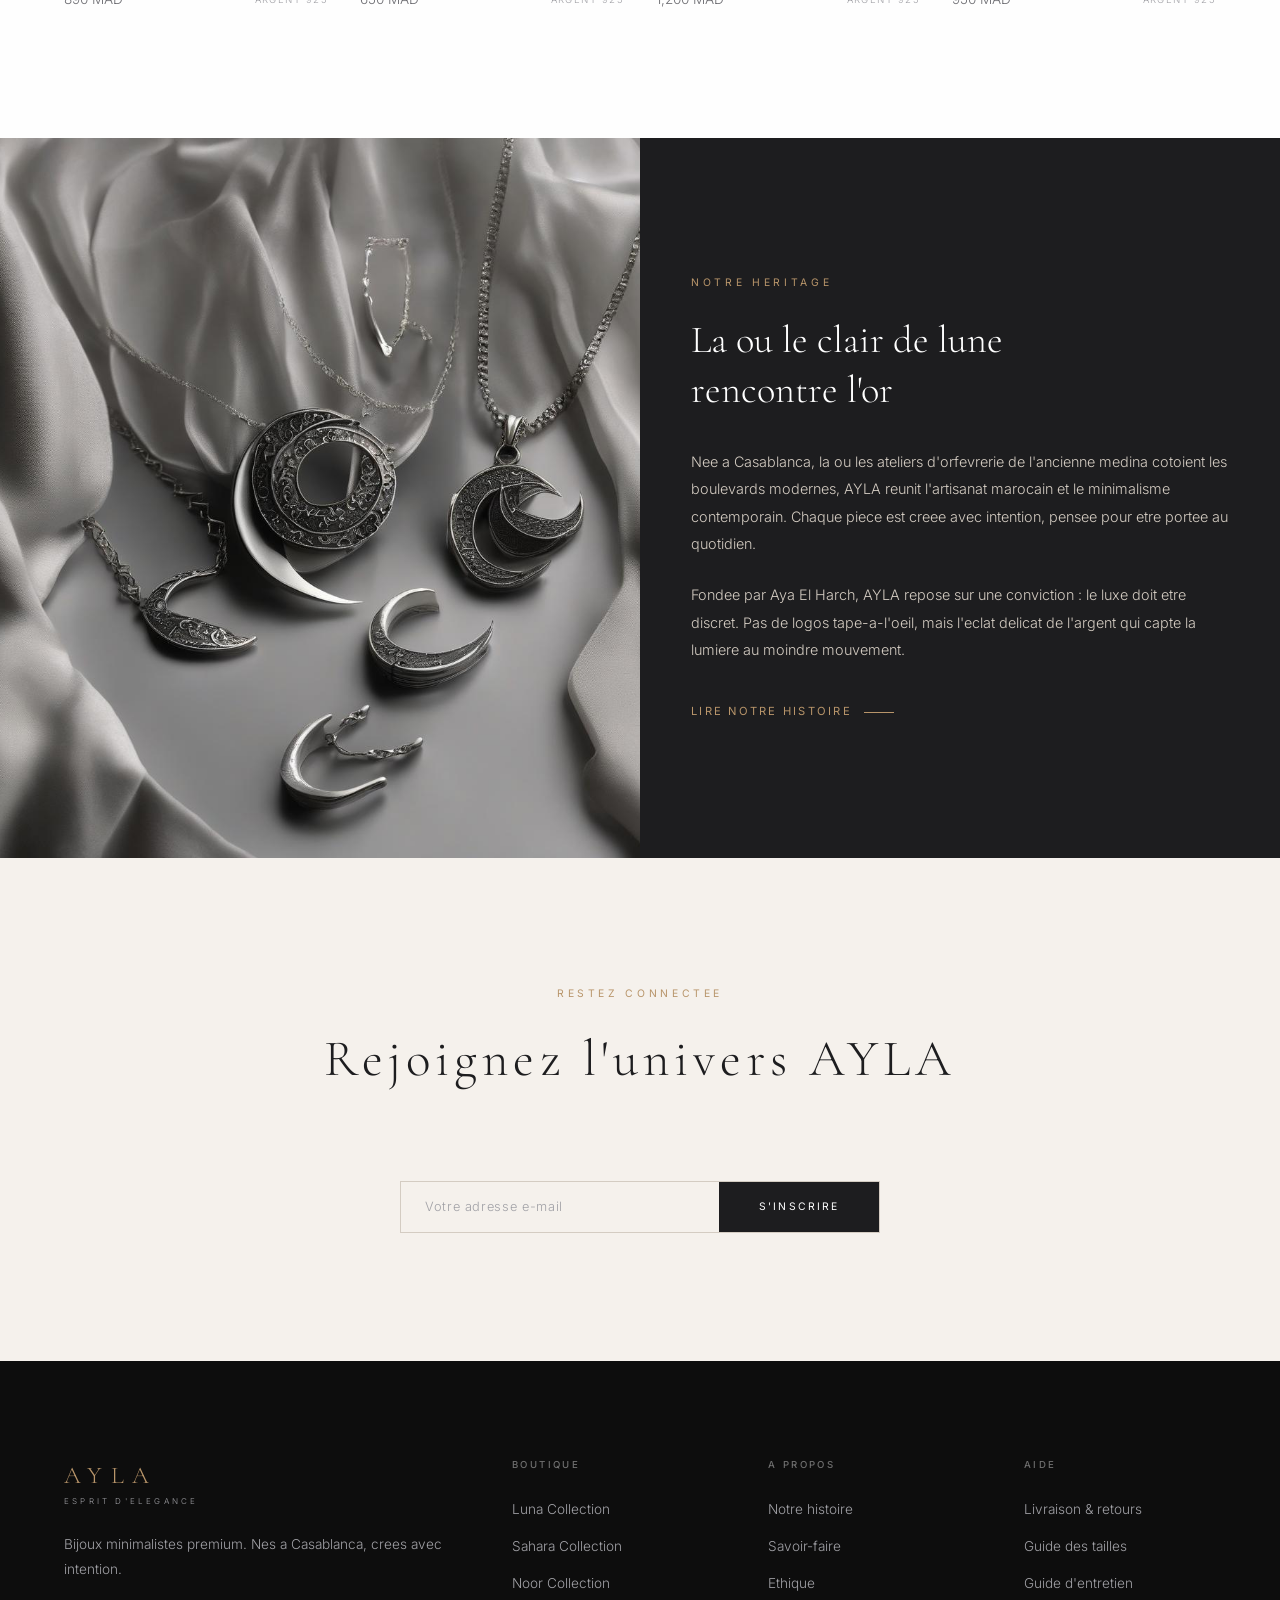
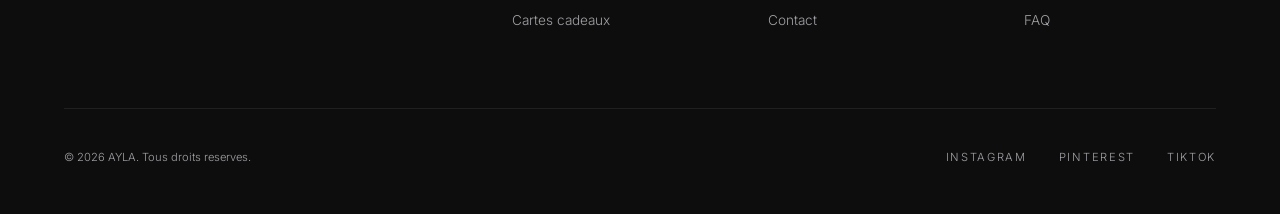
==== commit e81db5fe: "i18n: French-first localization (FR site, Darija WhatsApp prefill); fix Casablanca marquee Co-Author" ====
--- a/ayla/index.html
+++ b/ayla/index.html
@@ -1,10 +1,10 @@
 <!DOCTYPE html>
-<html lang="en">
+<html lang="fr">
 <head>
   <meta charset="UTF-8">
   <meta name="viewport" content="width=device-width, initial-scale=1.0">
-  <title>AYLA - Esprit D'Elegance | Fine Jewelry</title>
-  <meta name="description" content="AYLA - Esprit D'Elegance. Premium minimalist jewelry crafted with intention. Timeless pieces for the modern woman.">
+  <title>AYLA - Esprit d'Elegance | Bijoux</title>
+  <meta name="description" content="AYLA - Esprit d'Elegance. Bijoux minimalistes premium crees avec intention. Des pieces intemporelles pour la femme moderne.">
   <link rel="stylesheet" href="assets/css/style.css">
 </head>
 <body>
@@ -15,17 +15,17 @@
   <!-- ═══ Navigation ═══ -->
   <nav class="nav" id="nav">
     <ul class="nav-links">
-      <li><a href="shop.html">Shop</a></li>
-      <li><a href="#story">Story</a></li>
+      <li><a href="shop.html">Boutique</a></li>
+      <li><a href="#story">Histoire</a></li>
     </ul>
     <div class="nav-logo">
       <a href="/">
         <div class="nav-logo-text">AYLA</div>
-        <div class="nav-logo-sub">Esprit D'Elegance</div>
+        <div class="nav-logo-sub">Esprit d'Elegance</div>
       </a>
     </div>
     <ul class="nav-links">
-      <li><a href="about.html">About</a></li>
+      <li><a href="about.html">A propos</a></li>
       <li><a href="contact.html">Contact</a></li>
     </ul>
     <div class="nav-toggle" onclick="document.querySelector('.nav-links').classList.toggle('open')">
@@ -47,12 +47,12 @@
       </svg>
 
       <h1 class="hero-title">AYLA</h1>
-      <p class="hero-tagline">Esprit D'Elegance</p>
-      <a href="#collections" class="hero-cta magnetic-btn">Discover the Collection</a>
+      <p class="hero-tagline">Esprit d'Elegance</p>
+      <a href="#collections" class="hero-cta magnetic-btn">Decouvrir la collection</a>
     </div>
 
     <div class="hero-scroll-indicator">
-      <span>Scroll</span>
+      <span>Defiler</span>
       <div class="scroll-line"></div>
     </div>
   </section>
@@ -60,70 +60,70 @@
   <!-- ═══ Marquee ═══ -->
   <div class="marquee-section">
     <div class="marquee-track">
-      <span class="marquee-item">Handcrafted <span class="marquee-dot"></span></span>
-      <span class="marquee-item">925 Silver <span class="marquee-dot"></span></span>
-      <span class="marquee-item">Timeless Design <span class="marquee-dot"></span></span>
-      <span class="marquee-item">Copenhagen <span class="marquee-dot"></span></span>
-      <span class="marquee-item">Minimalist <span class="marquee-dot"></span></span>
+      <span class="marquee-item">Fait main <span class="marquee-dot"></span></span>
+      <span class="marquee-item">Argent 925 <span class="marquee-dot"></span></span>
+      <span class="marquee-item">Design intemporel <span class="marquee-dot"></span></span>
+      <span class="marquee-item">Casablanca <span class="marquee-dot"></span></span>
+      <span class="marquee-item">Minimaliste <span class="marquee-dot"></span></span>
       <span class="marquee-item">Heritage <span class="marquee-dot"></span></span>
-      <span class="marquee-item">Everyday Luxury <span class="marquee-dot"></span></span>
-      <span class="marquee-item">Sustainable <span class="marquee-dot"></span></span>
+      <span class="marquee-item">Luxe du quotidien <span class="marquee-dot"></span></span>
+      <span class="marquee-item">Ethique <span class="marquee-dot"></span></span>
       <!-- duplicate for seamless loop -->
-      <span class="marquee-item">Handcrafted <span class="marquee-dot"></span></span>
-      <span class="marquee-item">925 Silver <span class="marquee-dot"></span></span>
-      <span class="marquee-item">Timeless Design <span class="marquee-dot"></span></span>
-      <span class="marquee-item">Copenhagen <span class="marquee-dot"></span></span>
-      <span class="marquee-item">Minimalist <span class="marquee-dot"></span></span>
+      <span class="marquee-item">Fait main <span class="marquee-dot"></span></span>
+      <span class="marquee-item">Argent 925 <span class="marquee-dot"></span></span>
+      <span class="marquee-item">Design intemporel <span class="marquee-dot"></span></span>
+      <span class="marquee-item">Casablanca <span class="marquee-dot"></span></span>
+      <span class="marquee-item">Minimaliste <span class="marquee-dot"></span></span>
       <span class="marquee-item">Heritage <span class="marquee-dot"></span></span>
-      <span class="marquee-item">Everyday Luxury <span class="marquee-dot"></span></span>
-      <span class="marquee-item">Sustainable <span class="marquee-dot"></span></span>
+      <span class="marquee-item">Luxe du quotidien <span class="marquee-dot"></span></span>
+      <span class="marquee-item">Ethique <span class="marquee-dot"></span></span>
     </div>
   </div>
 
   <!-- ═══ Philosophy ═══ -->
   <section class="philosophy">
     <p class="philosophy-quote reveal">
-      Every piece tells a story of elegance, heritage, and intention.
-      Designed for women who carry their strength quietly
-      and wear their confidence like gold.
+      Chaque piece raconte une histoire d'elegance, d'heritage et d'intention.
+      Pensee pour les femmes qui portent leur force avec discretion
+      et leur confiance comme de l'or.
     </p>
-    <p class="philosophy-attribution reveal reveal-delay-1">- The AYLA Philosophy</p>
+    <p class="philosophy-attribution reveal reveal-delay-1">- La philosophie AYLA</p>
   </section>
 
   <!-- ═══ Collections ═══ -->
   <section class="collections" id="collections">
     <div class="section-header">
-      <p class="section-label reveal">Curated for you</p>
-      <h2 class="section-title reveal reveal-delay-1">The Collections</h2>
+      <p class="section-label reveal">Selectionne pour vous</p>
+      <h2 class="section-title reveal reveal-delay-1">Les collections</h2>
     </div>
     <div class="collections-grid">
       <div class="collection-card reveal">
         <div class="collection-card-bg" style="background: url('assets/images/collection_luna.jpg') center/cover;"></div>
         <div class="collection-card-overlay">
-          <span class="collection-count">12 Pieces</span>
+          <span class="collection-count">12 pieces</span>
           <h3 class="collection-name">Luna</h3>
           <div class="collection-explore">
-            Explore <span class="collection-explore-arrow"></span>
+            Explorer <span class="collection-explore-arrow"></span>
           </div>
         </div>
       </div>
       <div class="collection-card reveal reveal-delay-1">
         <div class="collection-card-bg" style="background: url('assets/images/collection_sahara.jpg') center/cover;"></div>
         <div class="collection-card-overlay">
-          <span class="collection-count">8 Pieces</span>
+          <span class="collection-count">8 pieces</span>
           <h3 class="collection-name">Sahara</h3>
           <div class="collection-explore">
-            Explore <span class="collection-explore-arrow"></span>
+            Explorer <span class="collection-explore-arrow"></span>
           </div>
         </div>
       </div>
       <div class="collection-card reveal reveal-delay-2">
         <div class="collection-card-bg" style="background: url('assets/images/collection_noor.jpg') center/cover;"></div>
         <div class="collection-card-overlay">
-          <span class="collection-count">10 Pieces</span>
+          <span class="collection-count">10 pieces</span>
           <h3 class="collection-name">Noor</h3>
           <div class="collection-explore">
-            Explore <span class="collection-explore-arrow"></span>
+            Explorer <span class="collection-explore-arrow"></span>
           </div>
         </div>
       </div>
@@ -133,8 +133,8 @@
   <!-- ═══ Featured Products ═══ -->
   <section class="products" id="bestsellers">
     <div class="section-header">
-      <p class="section-label reveal">Most Loved</p>
-      <h2 class="section-title reveal reveal-delay-1">Bestsellers</h2>
+      <p class="section-label reveal">Les plus aimes</p>
+      <h2 class="section-title reveal reveal-delay-1">Les incontournables</h2>
     </div>
     <div class="products-grid">
       <div class="product-card reveal">
@@ -142,13 +142,13 @@
           <div class="product-image-inner">
             <img src="assets/images/luna_pendant.jpg" alt="Luna Crescent Pendant" style="width:100%;height:100%;object-fit:cover;">
           </div>
-          <span class="product-badge">New</span>
-          <div class="product-quick">Quick View</div>
+          <span class="product-badge">Nouveau</span>
+          <div class="product-quick">Apercu</div>
         </div>
         <h3 class="product-name">Luna Crescent Pendant</h3>
         <div class="product-meta">
           <span class="product-price">890 MAD</span>
-          <span class="product-material">925 Silver</span>
+          <span class="product-material">Argent 925</span>
         </div>
       </div>
       <div class="product-card reveal reveal-delay-1">
@@ -156,12 +156,12 @@
           <div class="product-image-inner">
             <img src="assets/images/sahara_ring.jpg" alt="Sahara Stacking Ring" style="width:100%;height:100%;object-fit:cover;">
           </div>
-          <div class="product-quick">Quick View</div>
+          <div class="product-quick">Apercu</div>
         </div>
         <h3 class="product-name">Sahara Stacking Ring</h3>
         <div class="product-meta">
           <span class="product-price">650 MAD</span>
-          <span class="product-material">925 Silver</span>
+          <span class="product-material">Argent 925</span>
         </div>
       </div>
       <div class="product-card reveal reveal-delay-2">
@@ -169,12 +169,12 @@
           <div class="product-image-inner">
             <img src="assets/images/noor_earrings.jpg" alt="Noor Drop Earrings" style="width:100%;height:100%;object-fit:cover;">
           </div>
-          <div class="product-quick">Quick View</div>
+          <div class="product-quick">Apercu</div>
         </div>
         <h3 class="product-name">Noor Drop Earrings</h3>
         <div class="product-meta">
           <span class="product-price">1,200 MAD</span>
-          <span class="product-material">Sterling Silver</span>
+          <span class="product-material">Argent 925</span>
         </div>
       </div>
       <div class="product-card reveal reveal-delay-3">
@@ -182,13 +182,13 @@
           <div class="product-image-inner">
             <img src="assets/images/heritage_bracelet.jpg" alt="Heritage Chain Bracelet" style="width:100%;height:100%;object-fit:cover;">
           </div>
-          <span class="product-badge">Bestseller</span>
-          <div class="product-quick">Quick View</div>
+          <span class="product-badge">Best-seller</span>
+          <div class="product-quick">Apercu</div>
         </div>
         <h3 class="product-name">Heritage Chain Bracelet</h3>
         <div class="product-meta">
           <span class="product-price">950 MAD</span>
-          <span class="product-material">925 Silver</span>
+          <span class="product-material">Argent 925</span>
         </div>
       </div>
     </div>
@@ -200,19 +200,19 @@
       <div class="story-image-bg" style="background: url('assets/images/collection_luna.jpg') center/cover;"></div>
     </div>
     <div class="story-content">
-      <p class="section-label reveal">Our Heritage</p>
-      <h2 class="story-headline reveal reveal-delay-1">Where moonlight<br>meets gold</h2>
+      <p class="section-label reveal">Notre heritage</p>
+      <h2 class="story-headline reveal reveal-delay-1">La ou le clair de lune<br>rencontre l'or</h2>
       <p class="story-text reveal reveal-delay-2">
-        Born in Casablanca where ancient medina gold workshops sit blocks from modern
-        boulevards, AYLA bridges Moroccan artistry and contemporary minimalism.
-        Each piece is crafted with intention - meant to be worn every day.
+        Nee a Casablanca, la ou les ateliers d'orfevrerie de l'ancienne medina cotoient
+        les boulevards modernes, AYLA reunit l'artisanat marocain et le minimalisme
+        contemporain. Chaque piece est creee avec intention, pensee pour etre portee au quotidien.
       </p>
       <p class="story-text reveal reveal-delay-2">
-        Founded by Aya El Harch, AYLA is built on the belief that luxury should be quiet.
-        Not loud logos, but the gentle gleam of gold that catches light when you move.
+        Fondee par Aya El Harch, AYLA repose sur une conviction : le luxe doit etre discret.
+        Pas de logos tape-a-l'oeil, mais l'eclat delicat de l'argent qui capte la lumiere au moindre mouvement.
       </p>
       <a href="about.html" class="story-cta reveal reveal-delay-3">
-        Read Our Story <span class="story-cta-line"></span>
+        Lire notre histoire <span class="story-cta-line"></span>
       </a>
     </div>
   </section>
@@ -220,12 +220,12 @@
   <!-- ═══ Newsletter ═══ -->
   <section class="newsletter">
     <div class="section-header">
-      <p class="section-label reveal">Stay Connected</p>
-      <h2 class="section-title reveal reveal-delay-1">Join the AYLA World</h2>
-    </div>
-    <form class="newsletter-form reveal reveal-delay-2" onsubmit="event.preventDefault(); this.querySelector('button').textContent='Thank You'; this.querySelector('input').value='';">
-      <input type="email" class="newsletter-input" placeholder="Enter your email" required>
-      <button type="submit" class="newsletter-btn">Subscribe</button>
+      <p class="section-label reveal">Restez connectee</p>
+      <h2 class="section-title reveal reveal-delay-1">Rejoignez l'univers AYLA</h2>
+    </div>
+    <form class="newsletter-form reveal reveal-delay-2" onsubmit="event.preventDefault(); this.querySelector('button').textContent='Merci'; this.querySelector('input').value='';">
+      <input type="email" class="newsletter-input" placeholder="Votre adresse e-mail" required>
+      <button type="submit" class="newsletter-btn">S'inscrire</button>
     </form>
   </section>
 
@@ -234,39 +234,39 @@
     <div class="footer-top">
       <div>
         <div class="footer-brand-name">AYLA</div>
-        <div class="footer-brand-sub">Esprit D'Elegance</div>
-        <p class="footer-brand-text">Premium minimalist jewelry. Born in Casablanca, crafted with intention.</p>
+        <div class="footer-brand-sub">Esprit d'Elegance</div>
+        <p class="footer-brand-text">Bijoux minimalistes premium. Nes a Casablanca, crees avec intention.</p>
       </div>
       <div class="footer-col">
-        <h4>Shop</h4>
+        <h4>Boutique</h4>
         <ul>
           <li><a href="#">Luna Collection</a></li>
           <li><a href="#">Sahara Collection</a></li>
           <li><a href="#">Noor Collection</a></li>
-          <li><a href="#">Gift Cards</a></li>
+          <li><a href="#">Cartes cadeaux</a></li>
         </ul>
       </div>
       <div class="footer-col">
-        <h4>About</h4>
+        <h4>A propos</h4>
         <ul>
-          <li><a href="about.html">Our Story</a></li>
-          <li><a href="#">Craftsmanship</a></li>
-          <li><a href="#">Sustainability</a></li>
+          <li><a href="about.html">Notre histoire</a></li>
+          <li><a href="#">Savoir-faire</a></li>
+          <li><a href="#">Ethique</a></li>
           <li><a href="contact.html">Contact</a></li>
         </ul>
       </div>
       <div class="footer-col">
-        <h4>Help</h4>
+        <h4>Aide</h4>
         <ul>
-          <li><a href="#">Shipping & Returns</a></li>
-          <li><a href="#">Ring Size Guide</a></li>
-          <li><a href="#">Care Guide</a></li>
+          <li><a href="#">Livraison & retours</a></li>
+          <li><a href="#">Guide des tailles</a></li>
+          <li><a href="#">Guide d'entretien</a></li>
           <li><a href="#">FAQ</a></li>
         </ul>
       </div>
     </div>
     <div class="footer-bottom">
-      <p>&copy; 2026 AYLA. All rights reserved.</p>
+      <p>&copy; 2026 AYLA. Tous droits reserves.</p>
       <div class="footer-social">
         <a href="#">Instagram</a>
         <a href="#">Pinterest</a>
